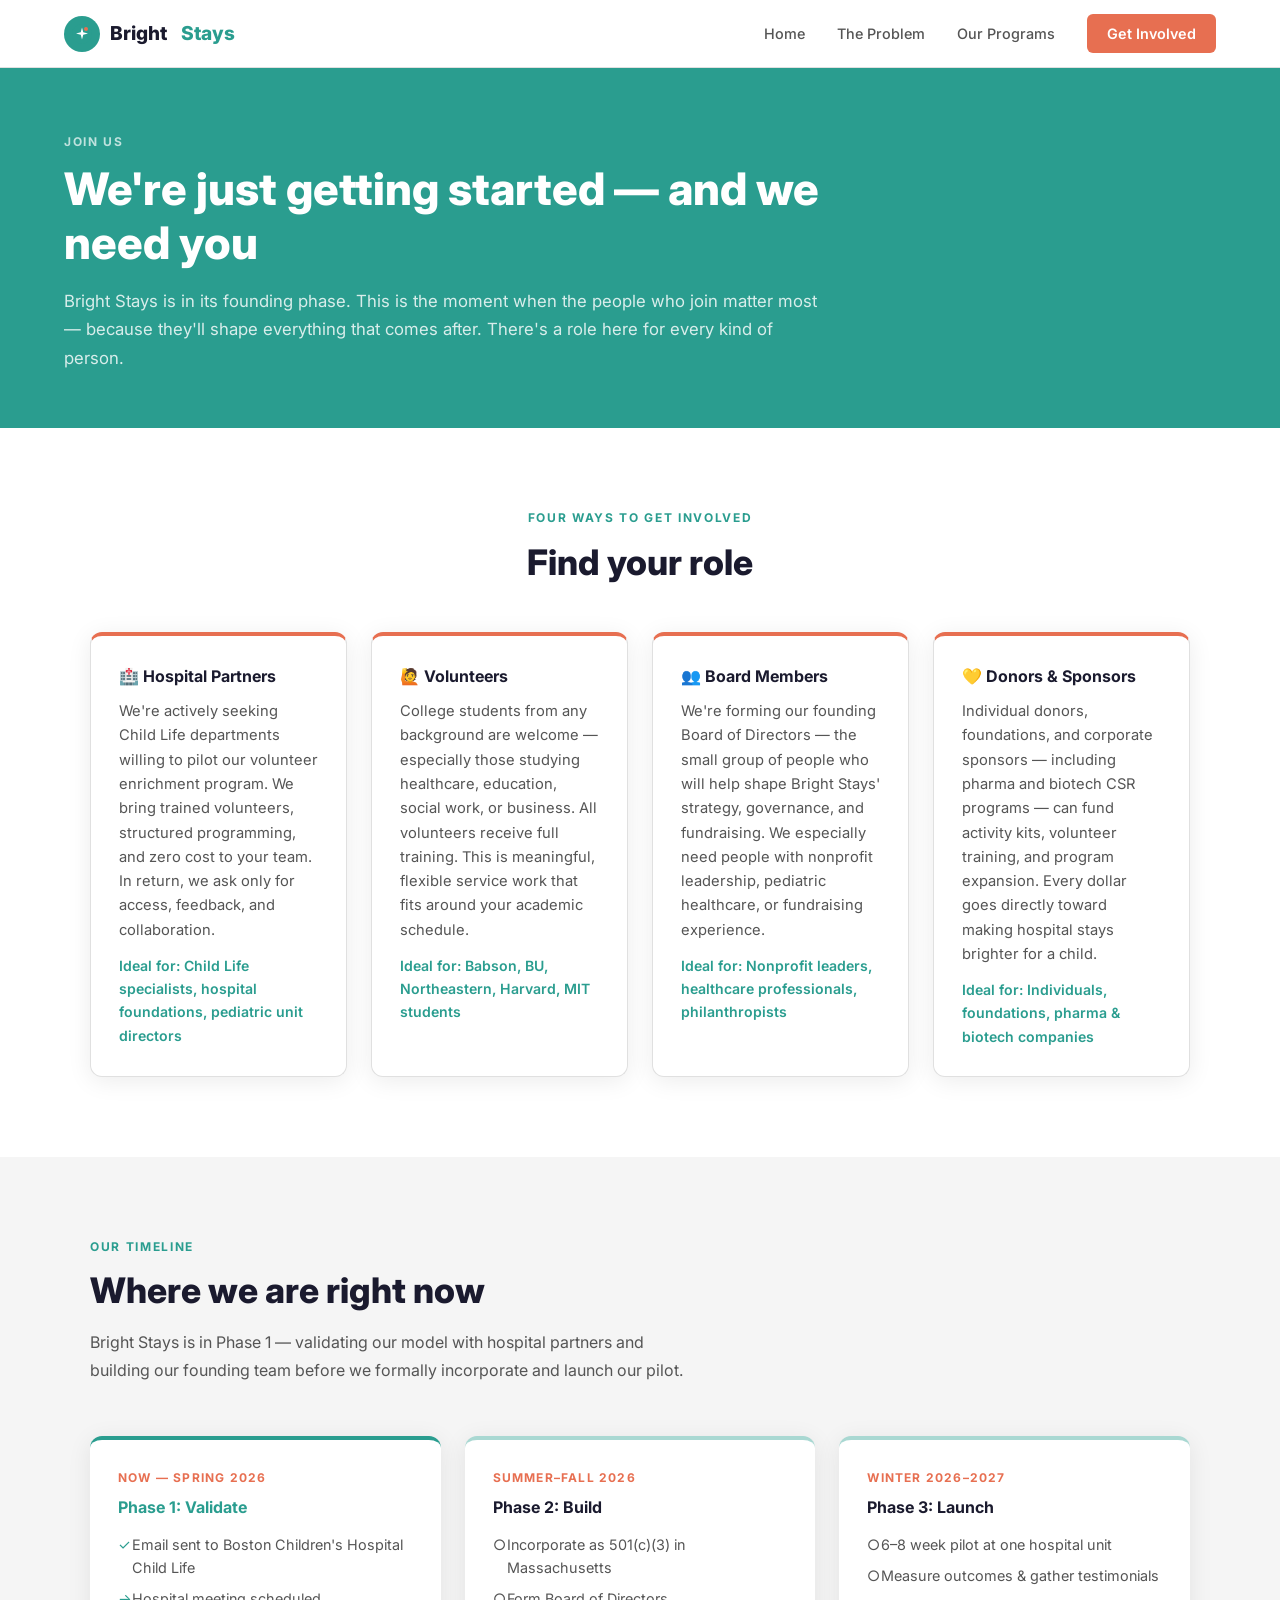
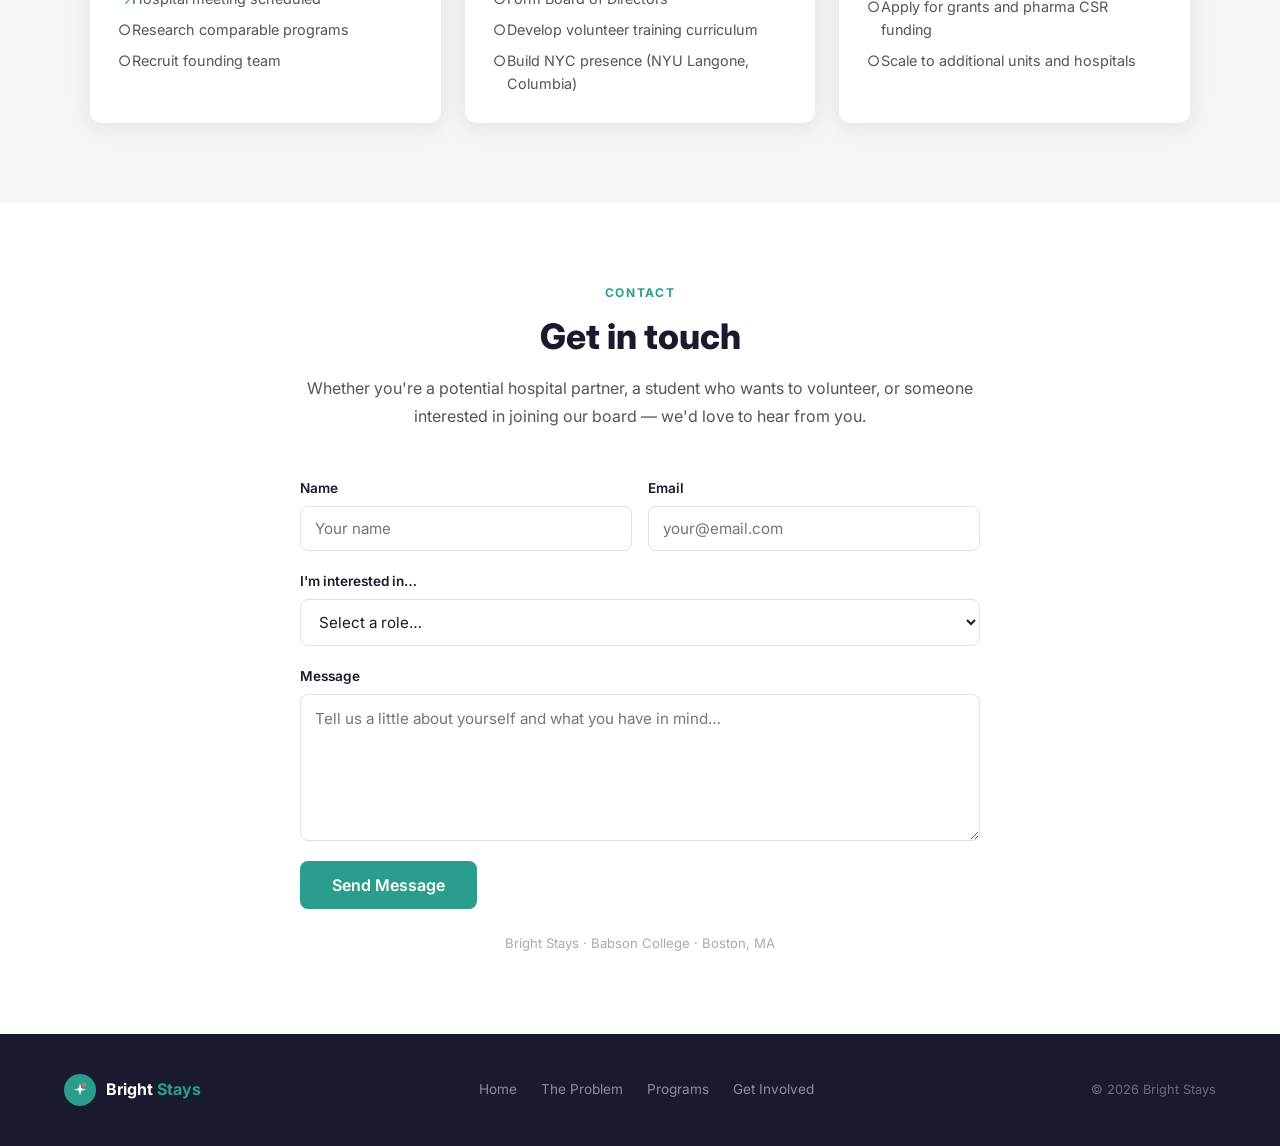
==== involved.html @ eb38162f "Add files via upload" ====
<!DOCTYPE html>
<html lang="en">
<head>
  <meta charset="UTF-8" />
  <meta name="viewport" content="width=device-width, initial-scale=1.0" />
  <title>Get Involved — Bright Stays</title>
  <link rel="stylesheet" href="style.css" />
</head>
<body>

<nav>
  <a href="index.html" class="nav-logo">
    <div class="nav-icon">
      <svg viewBox="0 0 40 40" fill="none" xmlns="http://www.w3.org/2000/svg">
        <circle cx="20" cy="20" r="20" fill="#2A9D8F"/>
        <path d="M20 7L22.5 16.5L32 19L22.5 21.5L20 31L17.5 21.5L8 19L17.5 16.5Z" fill="white"/>
        <circle cx="28" cy="10" r="4" fill="#E76F51"/>
      </svg>
    </div>
    Bright <span class="stays">&nbsp;Stays</span>
  </a>
  <div class="nav-links">
    <a href="index.html">Home</a>
    <a href="problem.html">The Problem</a>
    <a href="programs.html">Our Programs</a>
    <a href="involved.html" class="nav-cta active">Get Involved</a>
  </div>
</nav>

<!-- ── Page Hero ─────────────────────────────────────────────── -->
<div class="page-hero">
  <div class="page-hero-inner">
    <div class="eyebrow">Join Us</div>
    <h1>We're just getting started — and we need you</h1>
    <p>Bright Stays is in its founding phase. This is the moment when the people who join matter most — because they'll shape everything that comes after. There's a role here for every kind of person.</p>
  </div>
</div>

<!-- ── Four ways to get involved ─────────────────────────────── -->
<section style="padding:80px 5%;">
  <div style="max-width:1100px; margin:0 auto;">
    <div class="section-center">
      <div class="section-label">Four Ways to Get Involved</div>
      <h2 class="section-title">Find your role</h2>
    </div>
    <div class="involve-grid">
      <div class="involve-card">
        <h3>🏥 Hospital Partners</h3>
        <p>We're actively seeking Child Life departments willing to pilot our volunteer enrichment program. We bring trained volunteers, structured programming, and zero cost to your team. In return, we ask only for access, feedback, and collaboration.</p>
        <p style="margin-top:12px; font-size:0.88rem; color:var(--teal); font-weight:600;">Ideal for: Child Life specialists, hospital foundations, pediatric unit directors</p>
      </div>
      <div class="involve-card">
        <h3>🙋 Volunteers</h3>
        <p>College students from any background are welcome — especially those studying healthcare, education, social work, or business. All volunteers receive full training. This is meaningful, flexible service work that fits around your academic schedule.</p>
        <p style="margin-top:12px; font-size:0.88rem; color:var(--teal); font-weight:600;">Ideal for: Babson, BU, Northeastern, Harvard, MIT students</p>
      </div>
      <div class="involve-card">
        <h3>👥 Board Members</h3>
        <p>We're forming our founding Board of Directors — the small group of people who will help shape Bright Stays' strategy, governance, and fundraising. We especially need people with nonprofit leadership, pediatric healthcare, or fundraising experience.</p>
        <p style="margin-top:12px; font-size:0.88rem; color:var(--teal); font-weight:600;">Ideal for: Nonprofit leaders, healthcare professionals, philanthropists</p>
      </div>
      <div class="involve-card">
        <h3>💛 Donors & Sponsors</h3>
        <p>Individual donors, foundations, and corporate sponsors — including pharma and biotech CSR programs — can fund activity kits, volunteer training, and program expansion. Every dollar goes directly toward making hospital stays brighter for a child.</p>
        <p style="margin-top:12px; font-size:0.88rem; color:var(--teal); font-weight:600;">Ideal for: Individuals, foundations, pharma & biotech companies</p>
      </div>
    </div>
  </div>
</section>

<!-- ── Where we are now ───────────────────────────────────────── -->
<section style="background:var(--gray-light); padding:80px 5%;">
  <div style="max-width:1100px; margin:0 auto;">
    <div class="section-label">Our Timeline</div>
    <h2 class="section-title">Where we are right now</h2>
    <p style="color:var(--gray); font-size:1rem; line-height:1.75; max-width:600px; margin-bottom:52px;">
      Bright Stays is in Phase 1 — validating our model with hospital partners and building our founding team before we formally incorporate and launch our pilot.
    </p>
    <div style="display:grid; grid-template-columns:repeat(auto-fit, minmax(260px,1fr)); gap:24px;">
      <div style="background:var(--white); border-radius:var(--radius); padding:28px; border-top:4px solid var(--teal); box-shadow:var(--shadow);">
        <div style="font-size:0.75rem; font-weight:700; letter-spacing:0.1em; text-transform:uppercase; color:var(--coral); margin-bottom:8px;">Now — Spring 2026</div>
        <h3 style="font-size:1rem; font-weight:700; color:var(--teal); margin-bottom:12px;">Phase 1: Validate</h3>
        <ul style="list-style:none; display:flex; flex-direction:column; gap:8px;">
          <li style="font-size:0.9rem; color:var(--gray); padding-left:14px; position:relative;">
            <span style="position:absolute;left:0;color:var(--teal);">✓</span> Email sent to Boston Children's Hospital Child Life
          </li>
          <li style="font-size:0.9rem; color:var(--gray); padding-left:14px; position:relative;">
            <span style="position:absolute;left:0;color:var(--teal);">→</span> Hospital meeting scheduled
          </li>
          <li style="font-size:0.9rem; color:var(--gray); padding-left:14px; position:relative;">
            <span style="position:absolute;left:0;color:var(--gray);">○</span> Research comparable programs
          </li>
          <li style="font-size:0.9rem; color:var(--gray); padding-left:14px; position:relative;">
            <span style="position:absolute;left:0;color:var(--gray);">○</span> Recruit founding team
          </li>
        </ul>
      </div>
      <div style="background:var(--white); border-radius:var(--radius); padding:28px; border-top:4px solid rgba(42,157,143,0.4); box-shadow:var(--shadow);">
        <div style="font-size:0.75rem; font-weight:700; letter-spacing:0.1em; text-transform:uppercase; color:var(--coral); margin-bottom:8px;">Summer–Fall 2026</div>
        <h3 style="font-size:1rem; font-weight:700; color:var(--dark); margin-bottom:12px;">Phase 2: Build</h3>
        <ul style="list-style:none; display:flex; flex-direction:column; gap:8px;">
          <li style="font-size:0.9rem; color:var(--gray); padding-left:14px; position:relative;"><span style="position:absolute;left:0;color:var(--gray);">○</span> Incorporate as 501(c)(3) in Massachusetts</li>
          <li style="font-size:0.9rem; color:var(--gray); padding-left:14px; position:relative;"><span style="position:absolute;left:0;color:var(--gray);">○</span> Form Board of Directors</li>
          <li style="font-size:0.9rem; color:var(--gray); padding-left:14px; position:relative;"><span style="position:absolute;left:0;color:var(--gray);">○</span> Develop volunteer training curriculum</li>
          <li style="font-size:0.9rem; color:var(--gray); padding-left:14px; position:relative;"><span style="position:absolute;left:0;color:var(--gray);">○</span> Build NYC presence (NYU Langone, Columbia)</li>
        </ul>
      </div>
      <div style="background:var(--white); border-radius:var(--radius); padding:28px; border-top:4px solid rgba(42,157,143,0.4); box-shadow:var(--shadow);">
        <div style="font-size:0.75rem; font-weight:700; letter-spacing:0.1em; text-transform:uppercase; color:var(--coral); margin-bottom:8px;">Winter 2026–2027</div>
        <h3 style="font-size:1rem; font-weight:700; color:var(--dark); margin-bottom:12px;">Phase 3: Launch</h3>
        <ul style="list-style:none; display:flex; flex-direction:column; gap:8px;">
          <li style="font-size:0.9rem; color:var(--gray); padding-left:14px; position:relative;"><span style="position:absolute;left:0;color:var(--gray);">○</span> 6–8 week pilot at one hospital unit</li>
          <li style="font-size:0.9rem; color:var(--gray); padding-left:14px; position:relative;"><span style="position:absolute;left:0;color:var(--gray);">○</span> Measure outcomes & gather testimonials</li>
          <li style="font-size:0.9rem; color:var(--gray); padding-left:14px; position:relative;"><span style="position:absolute;left:0;color:var(--gray);">○</span> Apply for grants and pharma CSR funding</li>
          <li style="font-size:0.9rem; color:var(--gray); padding-left:14px; position:relative;"><span style="position:absolute;left:0;color:var(--gray);">○</span> Scale to additional units and hospitals</li>
        </ul>
      </div>
    </div>
  </div>
</section>

<!-- ── Contact ────────────────────────────────────────────────── -->
<section style="padding:80px 5%;">
  <div style="max-width:680px; margin:0 auto;">
    <div style="text-align:center; margin-bottom:48px;">
      <div class="section-label">Contact</div>
      <h2 class="section-title">Get in touch</h2>
      <p style="color:var(--gray); font-size:1rem; line-height:1.75;">Whether you're a potential hospital partner, a student who wants to volunteer, or someone interested in joining our board — we'd love to hear from you.</p>
    </div>

    <form name="contact" method="POST" data-netlify="true" netlify-honeypot="bot-field"
      style="display:flex; flex-direction:column; gap:20px;">
      <input type="hidden" name="form-name" value="contact" />
      <p style="display:none;"><input name="bot-field" /></p>

      <div style="display:grid; grid-template-columns:1fr 1fr; gap:16px;">
        <div style="display:flex; flex-direction:column; gap:6px;">
          <label style="font-size:0.85rem; font-weight:600; color:var(--dark);">Name</label>
          <input type="text" name="name" required placeholder="Your name"
            style="padding:12px 14px; border:1.5px solid var(--border); border-radius:8px; font-size:0.95rem; font-family:var(--font); outline:none; transition:border-color 0.2s;"
            onfocus="this.style.borderColor='#2A9D8F'" onblur="this.style.borderColor='#E0E0E0'" />
        </div>
        <div style="display:flex; flex-direction:column; gap:6px;">
          <label style="font-size:0.85rem; font-weight:600; color:var(--dark);">Email</label>
          <input type="email" name="email" required placeholder="your@email.com"
            style="padding:12px 14px; border:1.5px solid var(--border); border-radius:8px; font-size:0.95rem; font-family:var(--font); outline:none; transition:border-color 0.2s;"
            onfocus="this.style.borderColor='#2A9D8F'" onblur="this.style.borderColor='#E0E0E0'" />
        </div>
      </div>

      <div style="display:flex; flex-direction:column; gap:6px;">
        <label style="font-size:0.85rem; font-weight:600; color:var(--dark);">I'm interested in…</label>
        <select name="role" required
          style="padding:12px 14px; border:1.5px solid var(--border); border-radius:8px; font-size:0.95rem; font-family:var(--font); color:var(--dark); background:white; outline:none; transition:border-color 0.2s;"
          onfocus="this.style.borderColor='#2A9D8F'" onblur="this.style.borderColor='#E0E0E0'">
          <option value="" disabled selected>Select a role…</option>
          <option value="hospital-partner">Hospital partnership</option>
          <option value="volunteer">Volunteering</option>
          <option value="board">Joining the board</option>
          <option value="donor">Donating or sponsoring</option>
          <option value="other">Something else</option>
        </select>
      </div>

      <div style="display:flex; flex-direction:column; gap:6px;">
        <label style="font-size:0.85rem; font-weight:600; color:var(--dark);">Message</label>
        <textarea name="message" required rows="5" placeholder="Tell us a little about yourself and what you have in mind…"
          style="padding:12px 14px; border:1.5px solid var(--border); border-radius:8px; font-size:0.95rem; font-family:var(--font); resize:vertical; outline:none; transition:border-color 0.2s; line-height:1.6;"
          onfocus="this.style.borderColor='#2A9D8F'" onblur="this.style.borderColor='#E0E0E0'"></textarea>
      </div>

      <button type="submit"
        style="padding:14px 32px; background:var(--teal); color:white; border:none; border-radius:8px; font-size:1rem; font-weight:600; font-family:var(--font); cursor:pointer; transition:background 0.2s; align-self:flex-start;"
        onmouseover="this.style.background='#1f7a6e'" onmouseout="this.style.background='#2A9D8F'">
        Send Message
      </button>
    </form>

    <p style="margin-top:24px; font-size:0.82rem; color:#AAAAAA; text-align:center;">
      Bright Stays · Babson College · Boston, MA
    </p>
  </div>
</section>

<footer>
  <div class="footer-logo">
    <div class="nav-icon">
      <svg viewBox="0 0 40 40" fill="none" xmlns="http://www.w3.org/2000/svg">
        <circle cx="20" cy="20" r="20" fill="#2A9D8F"/>
        <path d="M20 7L22.5 16.5L32 19L22.5 21.5L20 31L17.5 21.5L8 19L17.5 16.5Z" fill="white"/>
        <circle cx="28" cy="10" r="4" fill="#E76F51"/>
      </svg>
    </div>
    <span>Bright <span class="stays">Stays</span></span>
  </div>
  <div class="footer-links">
    <a href="index.html">Home</a>
    <a href="problem.html">The Problem</a>
    <a href="programs.html">Programs</a>
    <a href="involved.html">Get Involved</a>
  </div>
  <div class="footer-copy">© 2026 Bright Stays</div>
</footer>

</body>
</html>
---- style.css ----
@import url('https://fonts.googleapis.com/css2?family=Inter:wght@400;500;600;700;800&display=swap');

*, *::before, *::after { box-sizing: border-box; margin: 0; padding: 0; }

:root {
  --teal:        #2A9D8F;
  --teal-dark:   #1f7a6e;
  --teal-light:  #E8F7F5;
  --coral:       #E76F51;
  --coral-light: #FEF0EB;
  --dark:        #1A1A2E;
  --gray:        #555555;
  --gray-light:  #F5F5F5;
  --border:      #E0E0E0;
  --white:       #FFFFFF;
  --font:        'Inter', -apple-system, BlinkMacSystemFont, sans-serif;
  --radius:      12px;
  --shadow:      0 4px 24px rgba(0,0,0,0.08);
}

html { scroll-behavior: smooth; }
body { font-family: var(--font); color: var(--dark); background: var(--white); line-height: 1.6; }
img  { display: block; max-width: 100%; }
a    { color: inherit; text-decoration: none; }

/* ── Nav ─────────────────────────────────────────────────────── */
nav {
  position: sticky; top: 0; z-index: 100;
  background: var(--white);
  border-bottom: 1px solid var(--border);
  padding: 0 5%;
  display: flex; align-items: center; justify-content: space-between;
  height: 68px;
}
.nav-logo {
  display: flex; align-items: center; gap: 10px;
  font-weight: 800; font-size: 1.2rem; color: var(--dark);
}
.nav-icon {
  width: 36px; height: 36px; border-radius: 50%;
  background: var(--teal);
  display: flex; align-items: center; justify-content: center;
  flex-shrink: 0;
}
.nav-icon svg { width: 20px; height: 20px; }
.nav-logo span.stays { color: var(--teal); }
.nav-links { display: flex; align-items: center; gap: 32px; }
.nav-links a {
  font-size: 0.9rem; font-weight: 500; color: var(--gray);
  transition: color 0.2s;
}
.nav-links a:hover, .nav-links a.active { color: var(--teal); }
.nav-cta {
  background: var(--coral); color: var(--white) !important;
  padding: 8px 20px; border-radius: 6px; font-weight: 600 !important;
  transition: background 0.2s !important;
}
.nav-cta:hover { background: #c95e3f !important; color: var(--white) !important; }

/* ── Buttons ─────────────────────────────────────────────────── */
.btn {
  display: inline-block; padding: 14px 32px; border-radius: 8px;
  font-weight: 600; font-size: 1rem; cursor: pointer;
  transition: all 0.2s; border: 2px solid transparent;
}
.btn-primary { background: var(--white); color: var(--teal); }
.btn-primary:hover { background: var(--teal-light); }
.btn-outline { background: transparent; color: var(--white); border-color: rgba(255,255,255,0.6); }
.btn-outline:hover { background: rgba(255,255,255,0.1); }
.btn-coral { background: var(--coral); color: var(--white); }
.btn-coral:hover { background: #c95e3f; }
.btn-teal { background: var(--teal); color: var(--white); }
.btn-teal:hover { background: var(--teal-dark); }

/* ── Hero ────────────────────────────────────────────────────── */
.hero {
  background: var(--teal);
  padding: 100px 5% 90px;
  text-align: center;
  position: relative; overflow: hidden;
}
.hero::before {
  content: '';
  position: absolute; top: -60px; right: -60px;
  width: 320px; height: 320px; border-radius: 50%;
  background: rgba(255,255,255,0.05);
}
.hero::after {
  content: '';
  position: absolute; bottom: -80px; left: -80px;
  width: 400px; height: 400px; border-radius: 50%;
  background: rgba(255,255,255,0.04);
}
.hero-eyebrow {
  display: inline-block;
  background: rgba(255,255,255,0.15);
  color: rgba(255,255,255,0.9);
  font-size: 0.8rem; font-weight: 600; letter-spacing: 0.12em;
  text-transform: uppercase; padding: 6px 16px; border-radius: 20px;
  margin-bottom: 24px;
}
.hero h1 {
  font-size: clamp(2.2rem, 5vw, 3.8rem);
  font-weight: 800; color: var(--white); line-height: 1.15;
  max-width: 780px; margin: 0 auto 20px;
}
.hero h1 em { font-style: normal; color: #a8e6e0; }
.hero p {
  font-size: 1.15rem; color: rgba(255,255,255,0.85);
  max-width: 560px; margin: 0 auto 40px; line-height: 1.7;
}
.hero-buttons { display: flex; gap: 14px; justify-content: center; flex-wrap: wrap; }

/* ── Page hero (subpages) ────────────────────────────────────── */
.page-hero {
  background: var(--teal); padding: 64px 5% 56px;
}
.page-hero-inner { max-width: 760px; }
.page-hero .eyebrow {
  font-size: 0.75rem; font-weight: 700; letter-spacing: 0.14em;
  text-transform: uppercase; color: rgba(255,255,255,0.7);
  margin-bottom: 12px;
}
.page-hero h1 {
  font-size: clamp(1.8rem, 4vw, 2.8rem);
  font-weight: 800; color: var(--white); line-height: 1.2;
  margin-bottom: 16px;
}
.page-hero p { font-size: 1.05rem; color: rgba(255,255,255,0.82); line-height: 1.7; }

/* ── Sections ────────────────────────────────────────────────── */
section { padding: 80px 5%; }
.section-label {
  font-size: 0.75rem; font-weight: 700; letter-spacing: 0.14em;
  text-transform: uppercase; color: var(--teal); margin-bottom: 12px;
}
.section-title {
  font-size: clamp(1.6rem, 3vw, 2.2rem); font-weight: 800;
  color: var(--dark); line-height: 1.25; margin-bottom: 16px;
}
.section-subtitle {
  font-size: 1.05rem; color: var(--gray); line-height: 1.7;
  max-width: 600px;
}
.section-center { text-align: center; }
.section-center .section-subtitle { margin: 0 auto; }

/* ── Stats bar ───────────────────────────────────────────────── */
.stats-bar {
  background: var(--dark); padding: 48px 5%;
  display: flex; justify-content: center; gap: 0; flex-wrap: wrap;
}
.stat {
  text-align: center; padding: 16px 48px;
  border-right: 1px solid rgba(255,255,255,0.1);
}
.stat:last-child { border-right: none; }
.stat-num { font-size: 2.4rem; font-weight: 800; color: var(--teal); line-height: 1; }
.stat-label { font-size: 0.85rem; color: rgba(255,255,255,0.6); margin-top: 6px; line-height: 1.4; }

/* ── Mission strip ───────────────────────────────────────────── */
.mission-strip {
  background: var(--teal-light);
  border-left: 5px solid var(--teal);
  padding: 40px 5%;
}
.mission-strip p {
  font-size: clamp(1.1rem, 2.5vw, 1.35rem);
  font-weight: 600; color: var(--dark); line-height: 1.6;
  max-width: 860px; margin: 0 auto; text-align: center;
}
.mission-strip p em { font-style: normal; color: var(--teal); }

/* ── Cards grid ──────────────────────────────────────────────── */
.cards-grid {
  display: grid;
  grid-template-columns: repeat(auto-fit, minmax(240px, 1fr));
  gap: 24px; margin-top: 48px;
}
.card {
  background: var(--white); border: 1px solid var(--border);
  border-top: 4px solid var(--teal); border-radius: var(--radius);
  padding: 28px; box-shadow: var(--shadow);
}
.card-icon {
  font-size: 1.8rem; margin-bottom: 16px;
}
.card h3 { font-size: 1.05rem; font-weight: 700; color: var(--dark); margin-bottom: 10px; }
.card p  { font-size: 0.92rem; color: var(--gray); line-height: 1.65; }

/* ── Problem page ────────────────────────────────────────────── */
.problem-grid {
  display: grid;
  grid-template-columns: 1fr 1fr;
  gap: 60px; align-items: start;
  max-width: 1100px; margin: 0 auto;
}
@media (max-width: 760px) { .problem-grid { grid-template-columns: 1fr; } }

.problem-lead {
  font-size: 1.2rem; font-weight: 600; color: var(--dark);
  line-height: 1.55; margin-bottom: 20px;
}
.problem-body { font-size: 1rem; color: var(--gray); line-height: 1.75; margin-bottom: 16px; }

.toll-list { list-style: none; display: flex; flex-direction: column; gap: 14px; }
.toll-list li {
  display: flex; gap: 14px; align-items: flex-start;
  padding: 16px; background: var(--coral-light);
  border-radius: 8px; border-left: 3px solid var(--coral);
}
.toll-list li .icon { font-size: 1.2rem; flex-shrink: 0; margin-top: 2px; }
.toll-list li .text { font-size: 0.95rem; color: var(--gray); line-height: 1.55; }
.toll-list li .text strong { color: var(--dark); display: block; margin-bottom: 2px; }

.callout {
  background: var(--teal); color: var(--white);
  border-radius: var(--radius); padding: 32px 36px;
  margin-top: 40px;
}
.callout p { font-size: 1.05rem; line-height: 1.65; }
.callout strong { display: block; font-size: 1.15rem; margin-bottom: 8px; }

/* ── Programs page ───────────────────────────────────────────── */
.programs-grid {
  display: grid;
  grid-template-columns: repeat(auto-fit, minmax(280px, 1fr));
  gap: 28px; margin-top: 48px;
}
.program-card {
  background: var(--white); border: 1px solid var(--border);
  border-radius: var(--radius); overflow: hidden;
  box-shadow: var(--shadow); transition: transform 0.2s;
}
.program-card:hover { transform: translateY(-4px); }
.program-card-top {
  background: var(--teal); padding: 28px 28px 24px;
}
.program-card-top .prog-icon { font-size: 2rem; margin-bottom: 10px; }
.program-card-top h3 { font-size: 1.15rem; font-weight: 700; color: var(--white); }
.program-card-body { padding: 24px 28px; }
.program-card-body p { font-size: 0.95rem; color: var(--gray); line-height: 1.7; margin-bottom: 16px; }
.program-details { list-style: none; display: flex; flex-direction: column; gap: 8px; }
.program-details li {
  font-size: 0.88rem; color: var(--gray);
  padding-left: 16px; position: relative; line-height: 1.5;
}
.program-details li::before {
  content: '→'; position: absolute; left: 0; color: var(--teal); font-size: 0.85rem;
}

/* ── How it works ────────────────────────────────────────────── */
.how-strip { background: var(--gray-light); padding: 72px 5%; }
.how-steps {
  display: grid; grid-template-columns: repeat(auto-fit, minmax(200px, 1fr));
  gap: 32px; margin-top: 48px; max-width: 1000px; margin-left: auto; margin-right: auto;
}
.step { text-align: center; }
.step-num {
  width: 52px; height: 52px; border-radius: 50%;
  background: var(--teal); color: var(--white);
  font-size: 1.2rem; font-weight: 800;
  display: flex; align-items: center; justify-content: center;
  margin: 0 auto 16px;
}
.step h4 { font-size: 1rem; font-weight: 700; color: var(--dark); margin-bottom: 8px; }
.step p  { font-size: 0.9rem; color: var(--gray); line-height: 1.6; }

/* ── Get Involved ────────────────────────────────────────────── */
.involve-grid {
  display: grid; grid-template-columns: repeat(auto-fit, minmax(240px, 1fr));
  gap: 24px; margin-top: 48px;
}
.involve-card {
  border: 1px solid var(--border); border-radius: var(--radius);
  border-top: 4px solid var(--coral); padding: 28px;
  background: var(--white); box-shadow: var(--shadow);
}
.involve-card h3 { font-size: 1rem; font-weight: 700; color: var(--dark); margin-bottom: 10px; }
.involve-card p  { font-size: 0.92rem; color: var(--gray); line-height: 1.65; }

.contact-box {
  background: var(--dark); border-radius: var(--radius);
  padding: 56px; text-align: center; margin-top: 64px;
}
.contact-box h2 { font-size: 1.8rem; font-weight: 800; color: var(--white); margin-bottom: 12px; }
.contact-box p  { font-size: 1rem; color: rgba(255,255,255,0.7); margin-bottom: 32px; }
.contact-box a.email {
  font-size: 1.2rem; font-weight: 700; color: var(--teal);
  border-bottom: 2px solid var(--teal); padding-bottom: 2px;
}

/* ── Footer ──────────────────────────────────────────────────── */
footer {
  background: var(--dark); padding: 40px 5%;
  display: flex; justify-content: space-between; align-items: center;
  flex-wrap: wrap; gap: 16px;
}
.footer-logo { display: flex; align-items: center; gap: 10px; }
.footer-logo .nav-icon { width: 32px; height: 32px; }
.footer-logo span { font-weight: 700; color: var(--white); font-size: 1rem; }
.footer-logo span.stays { color: var(--teal); }
.footer-links { display: flex; gap: 24px; }
.footer-links a { font-size: 0.85rem; color: rgba(255,255,255,0.5); transition: color 0.2s; }
.footer-links a:hover { color: var(--white); }
.footer-copy { font-size: 0.8rem; color: rgba(255,255,255,0.35); }
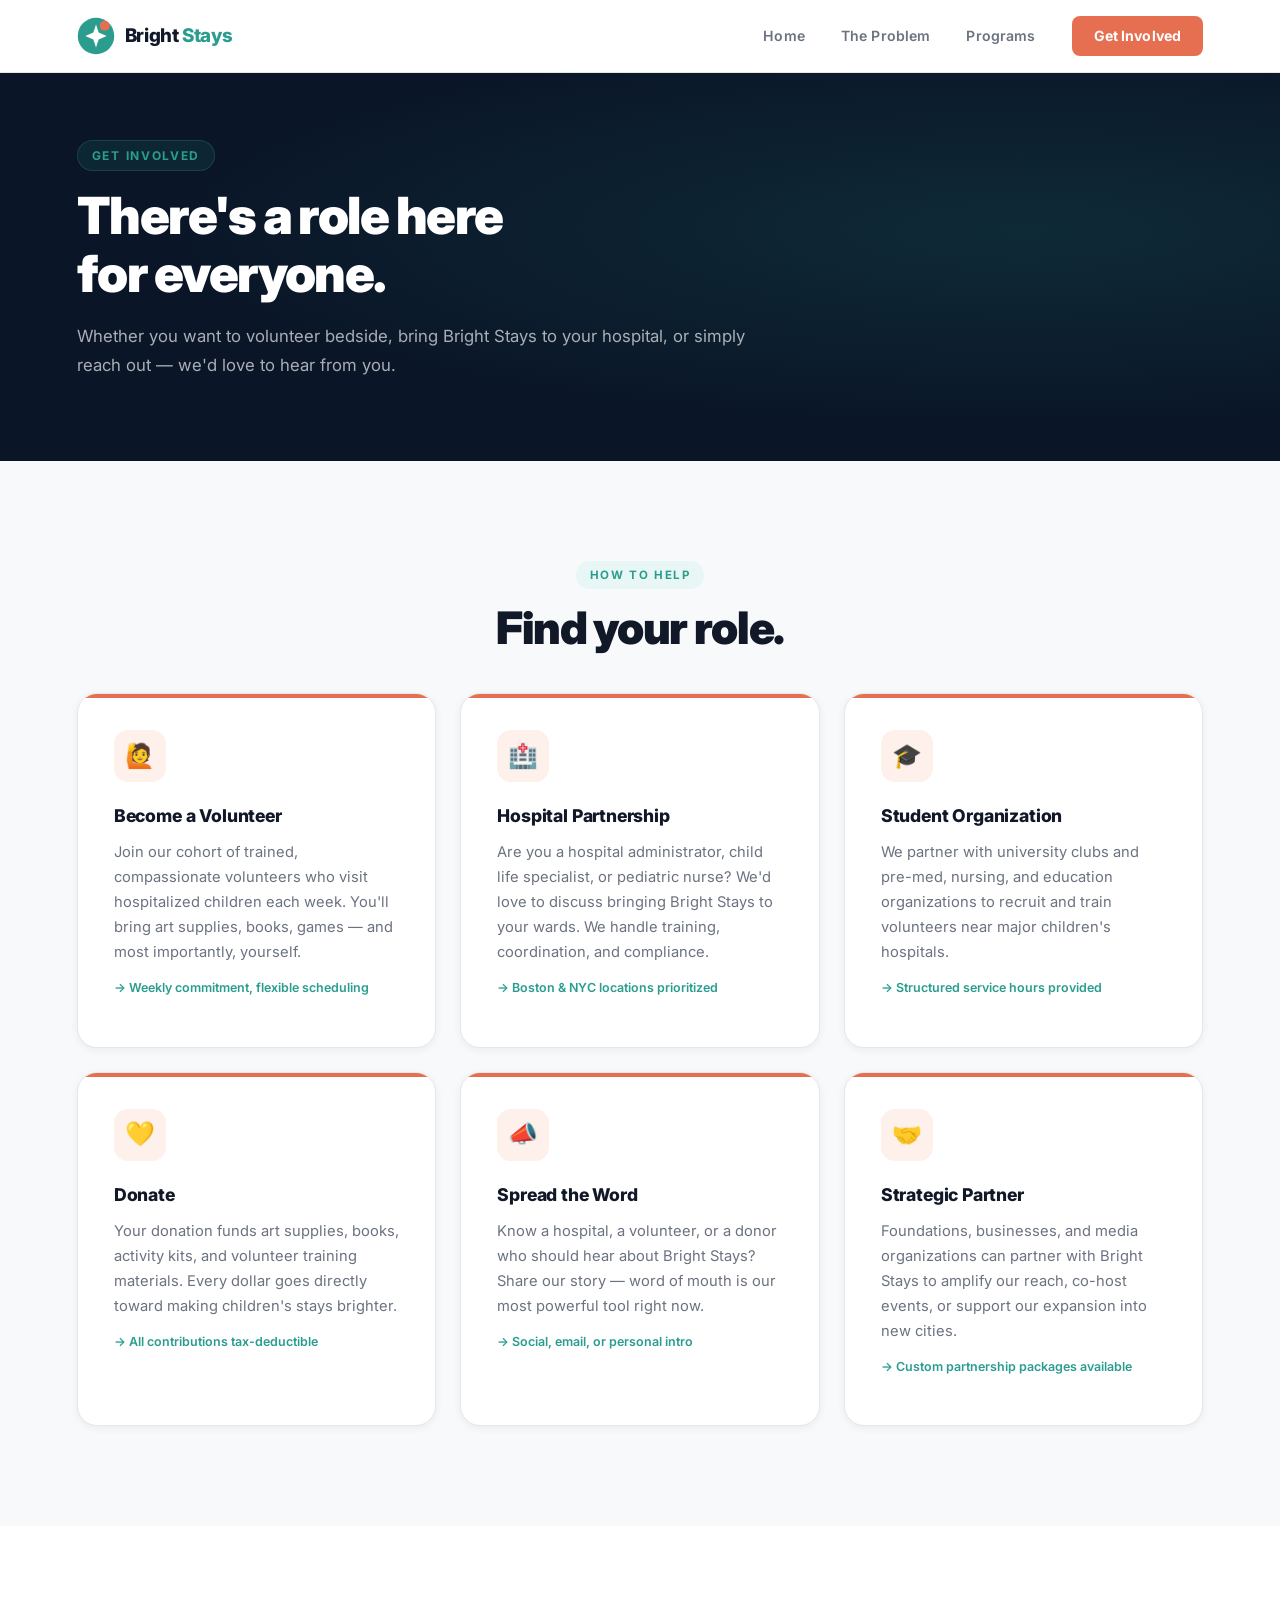
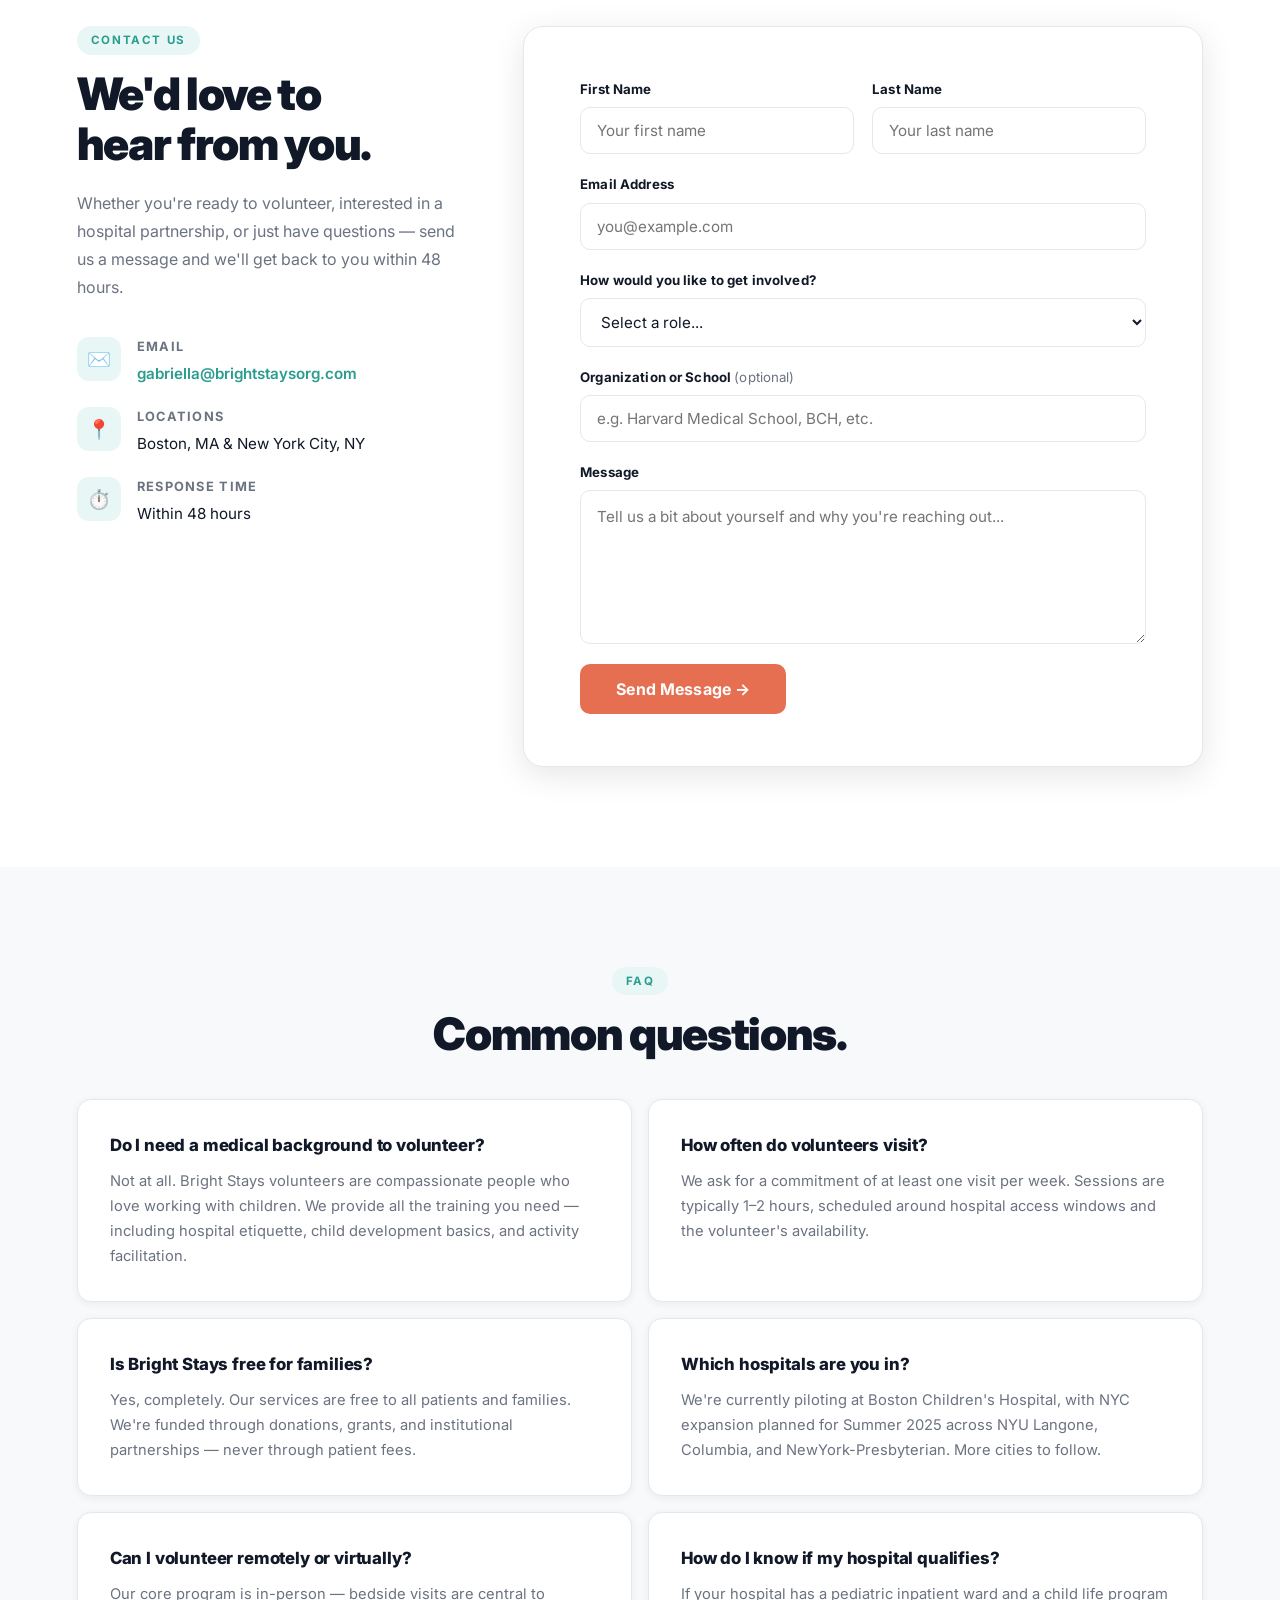
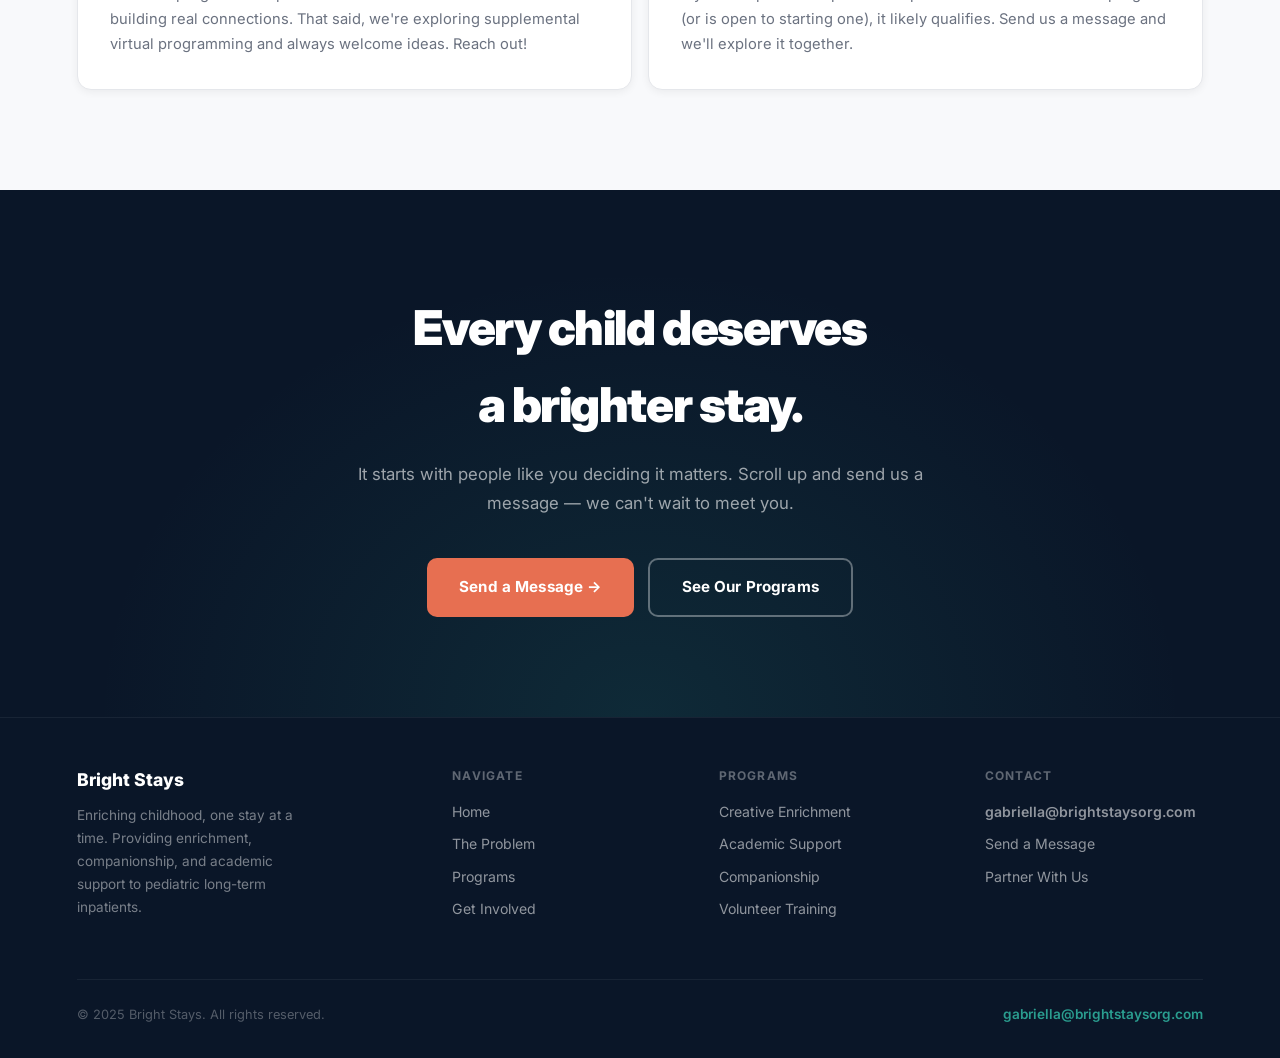
==== commit f6352a82: "Add files via upload" ====
--- a/involved.html
+++ b/involved.html
@@ -1,206 +1,266 @@
 <!DOCTYPE html>
 <html lang="en">
 <head>
-  <meta charset="UTF-8" />
-  <meta name="viewport" content="width=device-width, initial-scale=1.0" />
+  <meta charset="UTF-8"/>
+  <meta name="viewport" content="width=device-width, initial-scale=1.0"/>
   <title>Get Involved — Bright Stays</title>
-  <link rel="stylesheet" href="style.css" />
+  <link rel="stylesheet" href="style.css"/>
 </head>
 <body>
 
-<nav>
+<!-- ── Navigation ──────────────────────────────────────────────── -->
+<nav class="white" id="nav">
   <a href="index.html" class="nav-logo">
-    <div class="nav-icon">
-      <svg viewBox="0 0 40 40" fill="none" xmlns="http://www.w3.org/2000/svg">
-        <circle cx="20" cy="20" r="20" fill="#2A9D8F"/>
-        <path d="M20 7L22.5 16.5L32 19L22.5 21.5L20 31L17.5 21.5L8 19L17.5 16.5Z" fill="white"/>
-        <circle cx="28" cy="10" r="4" fill="#E76F51"/>
-      </svg>
-    </div>
-    Bright <span class="stays">&nbsp;Stays</span>
+    <svg class="logo-mark" viewBox="0 0 100 100" xmlns="http://www.w3.org/2000/svg">
+      <circle cx="50" cy="50" r="48" fill="#2A9D8F"/>
+      <path d="M50,20 L57,41 L78,50 L57,59 L50,80 L43,59 L22,50 L43,41 Z" fill="white"/>
+      <circle cx="73" cy="23" r="13" fill="#E76F51"/>
+    </svg>
+    <span><span class="word-bright">Bright</span> <span class="word-stays">Stays</span></span>
   </a>
   <div class="nav-links">
     <a href="index.html">Home</a>
     <a href="problem.html">The Problem</a>
-    <a href="programs.html">Our Programs</a>
-    <a href="involved.html" class="nav-cta active">Get Involved</a>
+    <a href="programs.html">Programs</a>
+    <a href="involved.html" class="active nav-cta">Get Involved</a>
   </div>
 </nav>
 
-<!-- ── Page Hero ─────────────────────────────────────────────── -->
+<!-- ── Page Hero ─────────────────────────────────────────────────── -->
 <div class="page-hero">
   <div class="page-hero-inner">
-    <div class="eyebrow">Join Us</div>
-    <h1>We're just getting started — and we need you</h1>
-    <p>Bright Stays is in its founding phase. This is the moment when the people who join matter most — because they'll shape everything that comes after. There's a role here for every kind of person.</p>
+    <span class="page-eyebrow">Get Involved</span>
+    <h1>There's a role here<br/>for everyone.</h1>
+    <p>Whether you want to volunteer bedside, bring Bright Stays to your hospital, or simply reach out — we'd love to hear from you.</p>
   </div>
 </div>
 
-<!-- ── Four ways to get involved ─────────────────────────────── -->
-<section style="padding:80px 5%;">
-  <div style="max-width:1100px; margin:0 auto;">
-    <div class="section-center">
-      <div class="section-label">Four Ways to Get Involved</div>
-      <h2 class="section-title">Find your role</h2>
-    </div>
-    <div class="involve-grid">
-      <div class="involve-card">
-        <h3>🏥 Hospital Partners</h3>
-        <p>We're actively seeking Child Life departments willing to pilot our volunteer enrichment program. We bring trained volunteers, structured programming, and zero cost to your team. In return, we ask only for access, feedback, and collaboration.</p>
-        <p style="margin-top:12px; font-size:0.88rem; color:var(--teal); font-weight:600;">Ideal for: Child Life specialists, hospital foundations, pediatric unit directors</p>
-      </div>
-      <div class="involve-card">
-        <h3>🙋 Volunteers</h3>
-        <p>College students from any background are welcome — especially those studying healthcare, education, social work, or business. All volunteers receive full training. This is meaningful, flexible service work that fits around your academic schedule.</p>
-        <p style="margin-top:12px; font-size:0.88rem; color:var(--teal); font-weight:600;">Ideal for: Babson, BU, Northeastern, Harvard, MIT students</p>
-      </div>
-      <div class="involve-card">
-        <h3>👥 Board Members</h3>
-        <p>We're forming our founding Board of Directors — the small group of people who will help shape Bright Stays' strategy, governance, and fundraising. We especially need people with nonprofit leadership, pediatric healthcare, or fundraising experience.</p>
-        <p style="margin-top:12px; font-size:0.88rem; color:var(--teal); font-weight:600;">Ideal for: Nonprofit leaders, healthcare professionals, philanthropists</p>
-      </div>
-      <div class="involve-card">
-        <h3>💛 Donors & Sponsors</h3>
-        <p>Individual donors, foundations, and corporate sponsors — including pharma and biotech CSR programs — can fund activity kits, volunteer training, and program expansion. Every dollar goes directly toward making hospital stays brighter for a child.</p>
-        <p style="margin-top:12px; font-size:0.88rem; color:var(--teal); font-weight:600;">Ideal for: Individuals, foundations, pharma & biotech companies</p>
+<!-- ── Ways to get involved ──────────────────────────────────────── -->
+<section class="section" style="background: var(--gray-light);">
+  <div class="section-inner">
+    <div class="text-center mb-40">
+      <span class="label">How to Help</span>
+      <h2 class="section-title reveal">Find your role.</h2>
+    </div>
+    <div class="cards-grid-3">
+      <div class="involve-card reveal">
+        <div class="involve-icon">🙋</div>
+        <h3>Become a Volunteer</h3>
+        <p>Join our cohort of trained, compassionate volunteers who visit hospitalized children each week. You'll bring art supplies, books, games — and most importantly, yourself.</p>
+        <p class="tag">→ Weekly commitment, flexible scheduling</p>
+      </div>
+      <div class="involve-card reveal reveal-delay-1">
+        <div class="involve-icon">🏥</div>
+        <h3>Hospital Partnership</h3>
+        <p>Are you a hospital administrator, child life specialist, or pediatric nurse? We'd love to discuss bringing Bright Stays to your wards. We handle training, coordination, and compliance.</p>
+        <p class="tag">→ Boston &amp; NYC locations prioritized</p>
+      </div>
+      <div class="involve-card reveal reveal-delay-2">
+        <div class="involve-icon">🎓</div>
+        <h3>Student Organization</h3>
+        <p>We partner with university clubs and pre-med, nursing, and education organizations to recruit and train volunteers near major children's hospitals.</p>
+        <p class="tag">→ Structured service hours provided</p>
+      </div>
+      <div class="involve-card reveal reveal-delay-1">
+        <div class="involve-icon">💛</div>
+        <h3>Donate</h3>
+        <p>Your donation funds art supplies, books, activity kits, and volunteer training materials. Every dollar goes directly toward making children's stays brighter.</p>
+        <p class="tag">→ All contributions tax-deductible</p>
+      </div>
+      <div class="involve-card reveal reveal-delay-2">
+        <div class="involve-icon">📣</div>
+        <h3>Spread the Word</h3>
+        <p>Know a hospital, a volunteer, or a donor who should hear about Bright Stays? Share our story — word of mouth is our most powerful tool right now.</p>
+        <p class="tag">→ Social, email, or personal intro</p>
+      </div>
+      <div class="involve-card reveal reveal-delay-3">
+        <div class="involve-icon">🤝</div>
+        <h3>Strategic Partner</h3>
+        <p>Foundations, businesses, and media organizations can partner with Bright Stays to amplify our reach, co-host events, or support our expansion into new cities.</p>
+        <p class="tag">→ Custom partnership packages available</p>
       </div>
     </div>
   </div>
 </section>
 
-<!-- ── Where we are now ───────────────────────────────────────── -->
-<section style="background:var(--gray-light); padding:80px 5%;">
-  <div style="max-width:1100px; margin:0 auto;">
-    <div class="section-label">Our Timeline</div>
-    <h2 class="section-title">Where we are right now</h2>
-    <p style="color:var(--gray); font-size:1rem; line-height:1.75; max-width:600px; margin-bottom:52px;">
-      Bright Stays is in Phase 1 — validating our model with hospital partners and building our founding team before we formally incorporate and launch our pilot.
-    </p>
-    <div style="display:grid; grid-template-columns:repeat(auto-fit, minmax(260px,1fr)); gap:24px;">
-      <div style="background:var(--white); border-radius:var(--radius); padding:28px; border-top:4px solid var(--teal); box-shadow:var(--shadow);">
-        <div style="font-size:0.75rem; font-weight:700; letter-spacing:0.1em; text-transform:uppercase; color:var(--coral); margin-bottom:8px;">Now — Spring 2026</div>
-        <h3 style="font-size:1rem; font-weight:700; color:var(--teal); margin-bottom:12px;">Phase 1: Validate</h3>
-        <ul style="list-style:none; display:flex; flex-direction:column; gap:8px;">
-          <li style="font-size:0.9rem; color:var(--gray); padding-left:14px; position:relative;">
-            <span style="position:absolute;left:0;color:var(--teal);">✓</span> Email sent to Boston Children's Hospital Child Life
-          </li>
-          <li style="font-size:0.9rem; color:var(--gray); padding-left:14px; position:relative;">
-            <span style="position:absolute;left:0;color:var(--teal);">→</span> Hospital meeting scheduled
-          </li>
-          <li style="font-size:0.9rem; color:var(--gray); padding-left:14px; position:relative;">
-            <span style="position:absolute;left:0;color:var(--gray);">○</span> Research comparable programs
-          </li>
-          <li style="font-size:0.9rem; color:var(--gray); padding-left:14px; position:relative;">
-            <span style="position:absolute;left:0;color:var(--gray);">○</span> Recruit founding team
-          </li>
-        </ul>
-      </div>
-      <div style="background:var(--white); border-radius:var(--radius); padding:28px; border-top:4px solid rgba(42,157,143,0.4); box-shadow:var(--shadow);">
-        <div style="font-size:0.75rem; font-weight:700; letter-spacing:0.1em; text-transform:uppercase; color:var(--coral); margin-bottom:8px;">Summer–Fall 2026</div>
-        <h3 style="font-size:1rem; font-weight:700; color:var(--dark); margin-bottom:12px;">Phase 2: Build</h3>
-        <ul style="list-style:none; display:flex; flex-direction:column; gap:8px;">
-          <li style="font-size:0.9rem; color:var(--gray); padding-left:14px; position:relative;"><span style="position:absolute;left:0;color:var(--gray);">○</span> Incorporate as 501(c)(3) in Massachusetts</li>
-          <li style="font-size:0.9rem; color:var(--gray); padding-left:14px; position:relative;"><span style="position:absolute;left:0;color:var(--gray);">○</span> Form Board of Directors</li>
-          <li style="font-size:0.9rem; color:var(--gray); padding-left:14px; position:relative;"><span style="position:absolute;left:0;color:var(--gray);">○</span> Develop volunteer training curriculum</li>
-          <li style="font-size:0.9rem; color:var(--gray); padding-left:14px; position:relative;"><span style="position:absolute;left:0;color:var(--gray);">○</span> Build NYC presence (NYU Langone, Columbia)</li>
-        </ul>
-      </div>
-      <div style="background:var(--white); border-radius:var(--radius); padding:28px; border-top:4px solid rgba(42,157,143,0.4); box-shadow:var(--shadow);">
-        <div style="font-size:0.75rem; font-weight:700; letter-spacing:0.1em; text-transform:uppercase; color:var(--coral); margin-bottom:8px;">Winter 2026–2027</div>
-        <h3 style="font-size:1rem; font-weight:700; color:var(--dark); margin-bottom:12px;">Phase 3: Launch</h3>
-        <ul style="list-style:none; display:flex; flex-direction:column; gap:8px;">
-          <li style="font-size:0.9rem; color:var(--gray); padding-left:14px; position:relative;"><span style="position:absolute;left:0;color:var(--gray);">○</span> 6–8 week pilot at one hospital unit</li>
-          <li style="font-size:0.9rem; color:var(--gray); padding-left:14px; position:relative;"><span style="position:absolute;left:0;color:var(--gray);">○</span> Measure outcomes & gather testimonials</li>
-          <li style="font-size:0.9rem; color:var(--gray); padding-left:14px; position:relative;"><span style="position:absolute;left:0;color:var(--gray);">○</span> Apply for grants and pharma CSR funding</li>
-          <li style="font-size:0.9rem; color:var(--gray); padding-left:14px; position:relative;"><span style="position:absolute;left:0;color:var(--gray);">○</span> Scale to additional units and hospitals</li>
-        </ul>
+<!-- ── Contact form + info ────────────────────────────────────────── -->
+<section class="section">
+  <div class="section-inner">
+    <div class="split" style="gap: 64px; align-items: flex-start;">
+
+      <!-- Left: Info -->
+      <div>
+        <span class="label">Contact Us</span>
+        <h2 class="section-title reveal" style="margin-bottom: 20px;">We'd love to<br/>hear from you.</h2>
+        <p style="color: var(--gray); line-height: 1.75; margin-bottom: 36px;" class="reveal">Whether you're ready to volunteer, interested in a hospital partnership, or just have questions — send us a message and we'll get back to you within 48 hours.</p>
+
+        <div style="display: flex; flex-direction: column; gap: 20px;" class="reveal">
+          <div style="display: flex; gap: 16px; align-items: flex-start;">
+            <div style="width: 44px; height: 44px; border-radius: 12px; background: var(--teal-light); display: flex; align-items: center; justify-content: center; font-size: 1.2rem; flex-shrink: 0;">✉️</div>
+            <div>
+              <div style="font-size: 0.8rem; font-weight: 700; text-transform: uppercase; letter-spacing: 0.1em; color: var(--gray); margin-bottom: 4px;">Email</div>
+              <a href="mailto:gabriella@brightstaysorg.com" style="color: var(--teal); font-weight: 600; font-size: 0.95rem;">gabriella@brightstaysorg.com</a>
+            </div>
+          </div>
+          <div style="display: flex; gap: 16px; align-items: flex-start;">
+            <div style="width: 44px; height: 44px; border-radius: 12px; background: var(--teal-light); display: flex; align-items: center; justify-content: center; font-size: 1.2rem; flex-shrink: 0;">📍</div>
+            <div>
+              <div style="font-size: 0.8rem; font-weight: 700; text-transform: uppercase; letter-spacing: 0.1em; color: var(--gray); margin-bottom: 4px;">Locations</div>
+              <span style="color: var(--dark); font-size: 0.95rem;">Boston, MA &amp; New York City, NY</span>
+            </div>
+          </div>
+          <div style="display: flex; gap: 16px; align-items: flex-start;">
+            <div style="width: 44px; height: 44px; border-radius: 12px; background: var(--teal-light); display: flex; align-items: center; justify-content: center; font-size: 1.2rem; flex-shrink: 0;">⏱️</div>
+            <div>
+              <div style="font-size: 0.8rem; font-weight: 700; text-transform: uppercase; letter-spacing: 0.1em; color: var(--gray); margin-bottom: 4px;">Response Time</div>
+              <span style="color: var(--dark); font-size: 0.95rem;">Within 48 hours</span>
+            </div>
+          </div>
+        </div>
+      </div>
+
+      <!-- Right: Form -->
+      <div class="form-wrap reveal">
+        <form name="contact" method="POST" data-netlify="true" netlify-honeypot="bot-field">
+          <input type="hidden" name="form-name" value="contact"/>
+          <p style="display: none;">
+            <label>Don't fill this out: <input name="bot-field"/></label>
+          </p>
+
+          <div class="form-row">
+            <div class="form-group">
+              <label for="first-name">First Name</label>
+              <input type="text" id="first-name" name="first-name" placeholder="Your first name" required/>
+            </div>
+            <div class="form-group">
+              <label for="last-name">Last Name</label>
+              <input type="text" id="last-name" name="last-name" placeholder="Your last name" required/>
+            </div>
+          </div>
+
+          <div class="form-group">
+            <label for="email">Email Address</label>
+            <input type="email" id="email" name="email" placeholder="you@example.com" required/>
+          </div>
+
+          <div class="form-group">
+            <label for="role">How would you like to get involved?</label>
+            <select id="role" name="role">
+              <option value="" disabled selected>Select a role...</option>
+              <option value="volunteer">Volunteer</option>
+              <option value="hospital">Hospital / Healthcare Partner</option>
+              <option value="student-org">Student Organization</option>
+              <option value="donor">Donor / Supporter</option>
+              <option value="strategic">Strategic Partner</option>
+              <option value="media">Media / Press</option>
+              <option value="other">Other / General Inquiry</option>
+            </select>
+          </div>
+
+          <div class="form-group">
+            <label for="organization">Organization or School <span style="font-weight: 400; color: var(--gray);">(optional)</span></label>
+            <input type="text" id="organization" name="organization" placeholder="e.g. Harvard Medical School, BCH, etc."/>
+          </div>
+
+          <div class="form-group">
+            <label for="message">Message</label>
+            <textarea id="message" name="message" rows="5" placeholder="Tell us a bit about yourself and why you're reaching out..." required></textarea>
+          </div>
+
+          <button type="submit" class="form-submit">Send Message →</button>
+        </form>
       </div>
     </div>
   </div>
 </section>
 
-<!-- ── Contact ────────────────────────────────────────────────── -->
-<section style="padding:80px 5%;">
-  <div style="max-width:680px; margin:0 auto;">
-    <div style="text-align:center; margin-bottom:48px;">
-      <div class="section-label">Contact</div>
-      <h2 class="section-title">Get in touch</h2>
-      <p style="color:var(--gray); font-size:1rem; line-height:1.75;">Whether you're a potential hospital partner, a student who wants to volunteer, or someone interested in joining our board — we'd love to hear from you.</p>
-    </div>
-
-    <form name="contact" method="POST" data-netlify="true" netlify-honeypot="bot-field"
-      style="display:flex; flex-direction:column; gap:20px;">
-      <input type="hidden" name="form-name" value="contact" />
-      <p style="display:none;"><input name="bot-field" /></p>
-
-      <div style="display:grid; grid-template-columns:1fr 1fr; gap:16px;">
-        <div style="display:flex; flex-direction:column; gap:6px;">
-          <label style="font-size:0.85rem; font-weight:600; color:var(--dark);">Name</label>
-          <input type="text" name="name" required placeholder="Your name"
-            style="padding:12px 14px; border:1.5px solid var(--border); border-radius:8px; font-size:0.95rem; font-family:var(--font); outline:none; transition:border-color 0.2s;"
-            onfocus="this.style.borderColor='#2A9D8F'" onblur="this.style.borderColor='#E0E0E0'" />
-        </div>
-        <div style="display:flex; flex-direction:column; gap:6px;">
-          <label style="font-size:0.85rem; font-weight:600; color:var(--dark);">Email</label>
-          <input type="email" name="email" required placeholder="your@email.com"
-            style="padding:12px 14px; border:1.5px solid var(--border); border-radius:8px; font-size:0.95rem; font-family:var(--font); outline:none; transition:border-color 0.2s;"
-            onfocus="this.style.borderColor='#2A9D8F'" onblur="this.style.borderColor='#E0E0E0'" />
-        </div>
-      </div>
-
-      <div style="display:flex; flex-direction:column; gap:6px;">
-        <label style="font-size:0.85rem; font-weight:600; color:var(--dark);">I'm interested in…</label>
-        <select name="role" required
-          style="padding:12px 14px; border:1.5px solid var(--border); border-radius:8px; font-size:0.95rem; font-family:var(--font); color:var(--dark); background:white; outline:none; transition:border-color 0.2s;"
-          onfocus="this.style.borderColor='#2A9D8F'" onblur="this.style.borderColor='#E0E0E0'">
-          <option value="" disabled selected>Select a role…</option>
-          <option value="hospital-partner">Hospital partnership</option>
-          <option value="volunteer">Volunteering</option>
-          <option value="board">Joining the board</option>
-          <option value="donor">Donating or sponsoring</option>
-          <option value="other">Something else</option>
-        </select>
-      </div>
-
-      <div style="display:flex; flex-direction:column; gap:6px;">
-        <label style="font-size:0.85rem; font-weight:600; color:var(--dark);">Message</label>
-        <textarea name="message" required rows="5" placeholder="Tell us a little about yourself and what you have in mind…"
-          style="padding:12px 14px; border:1.5px solid var(--border); border-radius:8px; font-size:0.95rem; font-family:var(--font); resize:vertical; outline:none; transition:border-color 0.2s; line-height:1.6;"
-          onfocus="this.style.borderColor='#2A9D8F'" onblur="this.style.borderColor='#E0E0E0'"></textarea>
-      </div>
-
-      <button type="submit"
-        style="padding:14px 32px; background:var(--teal); color:white; border:none; border-radius:8px; font-size:1rem; font-weight:600; font-family:var(--font); cursor:pointer; transition:background 0.2s; align-self:flex-start;"
-        onmouseover="this.style.background='#1f7a6e'" onmouseout="this.style.background='#2A9D8F'">
-        Send Message
-      </button>
-    </form>
-
-    <p style="margin-top:24px; font-size:0.82rem; color:#AAAAAA; text-align:center;">
-      Bright Stays · Babson College · Boston, MA
-    </p>
+<!-- ── FAQ ────────────────────────────────────────────────────────── -->
+<section class="section" style="background: var(--gray-light);">
+  <div class="section-inner">
+    <div class="text-center mb-40">
+      <span class="label">FAQ</span>
+      <h2 class="section-title reveal">Common questions.</h2>
+    </div>
+    <div class="cards-grid-2" style="gap: 16px;">
+      <div class="card reveal">
+        <h3>Do I need a medical background to volunteer?</h3>
+        <p>Not at all. Bright Stays volunteers are compassionate people who love working with children. We provide all the training you need — including hospital etiquette, child development basics, and activity facilitation.</p>
+      </div>
+      <div class="card reveal reveal-delay-1">
+        <h3>How often do volunteers visit?</h3>
+        <p>We ask for a commitment of at least one visit per week. Sessions are typically 1–2 hours, scheduled around hospital access windows and the volunteer's availability.</p>
+      </div>
+      <div class="card reveal reveal-delay-2">
+        <h3>Is Bright Stays free for families?</h3>
+        <p>Yes, completely. Our services are free to all patients and families. We're funded through donations, grants, and institutional partnerships — never through patient fees.</p>
+      </div>
+      <div class="card reveal reveal-delay-3">
+        <h3>Which hospitals are you in?</h3>
+        <p>We're currently piloting at Boston Children's Hospital, with NYC expansion planned for Summer 2025 across NYU Langone, Columbia, and NewYork-Presbyterian. More cities to follow.</p>
+      </div>
+      <div class="card reveal">
+        <h3>Can I volunteer remotely or virtually?</h3>
+        <p>Our core program is in-person — bedside visits are central to building real connections. That said, we're exploring supplemental virtual programming and always welcome ideas. Reach out!</p>
+      </div>
+      <div class="card reveal reveal-delay-1">
+        <h3>How do I know if my hospital qualifies?</h3>
+        <p>If your hospital has a pediatric inpatient ward and a child life program (or is open to starting one), it likely qualifies. Send us a message and we'll explore it together.</p>
+      </div>
+    </div>
   </div>
 </section>
 
+<!-- ── CTA ────────────────────────────────────────────────────────── -->
+<div class="cta-section">
+  <div class="cta-inner">
+    <h2>Every child deserves<br/>a brighter stay.</h2>
+    <p>It starts with people like you deciding it matters. Scroll up and send us a message — we can't wait to meet you.</p>
+    <div class="flex flex-wrap gap-14" style="justify-content: center;">
+      <a href="#" onclick="document.querySelector('.form-wrap').scrollIntoView({behavior:'smooth'}); return false;" class="btn btn-coral">Send a Message →</a>
+      <a href="programs.html" class="btn btn-ghost">See Our Programs</a>
+    </div>
+  </div>
+</div>
+
+<!-- ── Footer ───────────────────────────────────────────────────── -->
 <footer>
-  <div class="footer-logo">
-    <div class="nav-icon">
-      <svg viewBox="0 0 40 40" fill="none" xmlns="http://www.w3.org/2000/svg">
-        <circle cx="20" cy="20" r="20" fill="#2A9D8F"/>
-        <path d="M20 7L22.5 16.5L32 19L22.5 21.5L20 31L17.5 21.5L8 19L17.5 16.5Z" fill="white"/>
-        <circle cx="28" cy="10" r="4" fill="#E76F51"/>
-      </svg>
-    </div>
-    <span>Bright <span class="stays">Stays</span></span>
-  </div>
-  <div class="footer-links">
-    <a href="index.html">Home</a>
-    <a href="problem.html">The Problem</a>
-    <a href="programs.html">Programs</a>
-    <a href="involved.html">Get Involved</a>
-  </div>
-  <div class="footer-copy">© 2026 Bright Stays</div>
+  <div class="footer-top">
+    <div class="footer-brand">
+      <h3>Bright Stays</h3>
+      <p>Enriching childhood, one stay at a time. Providing enrichment, companionship, and academic support to pediatric long-term inpatients.</p>
+    </div>
+    <div class="footer-col">
+      <h4>Navigate</h4>
+      <a href="index.html">Home</a>
+      <a href="problem.html">The Problem</a>
+      <a href="programs.html">Programs</a>
+      <a href="involved.html">Get Involved</a>
+    </div>
+    <div class="footer-col">
+      <h4>Programs</h4>
+      <a href="programs.html">Creative Enrichment</a>
+      <a href="programs.html">Academic Support</a>
+      <a href="programs.html">Companionship</a>
+      <a href="programs.html">Volunteer Training</a>
+    </div>
+    <div class="footer-col">
+      <h4>Contact</h4>
+      <a href="mailto:gabriella@brightstaysorg.com" class="footer-email">gabriella@brightstaysorg.com</a>
+      <a href="involved.html">Send a Message</a>
+      <a href="involved.html">Partner With Us</a>
+    </div>
+  </div>
+  <div class="footer-bottom">
+    <span class="footer-copy">© 2025 Bright Stays. All rights reserved.</span>
+    <a href="mailto:gabriella@brightstaysorg.com" class="footer-email">gabriella@brightstaysorg.com</a>
+  </div>
 </footer>
 
+<script>
+  const observer = new IntersectionObserver((entries) => {
+    entries.forEach(e => { if (e.isIntersecting) e.target.classList.add('visible'); });
+  }, { threshold: 0.12 });
+  document.querySelectorAll('.reveal').forEach(el => observer.observe(el));
+</script>
 </body>
 </html>
--- a/style.css
+++ b/style.css
@@ -1,306 +1,535 @@
-@import url('https://fonts.googleapis.com/css2?family=Inter:wght@400;500;600;700;800&display=swap');
+@import url('https://fonts.googleapis.com/css2?family=Inter:wght@400;500;600;700;800;900&display=swap');
 
 *, *::before, *::after { box-sizing: border-box; margin: 0; padding: 0; }
 
 :root {
+  --navy:        #0A1628;
+  --navy-mid:    #132035;
   --teal:        #2A9D8F;
   --teal-dark:   #1f7a6e;
   --teal-light:  #E8F7F5;
   --coral:       #E76F51;
+  --coral-dark:  #c95e3f;
   --coral-light: #FEF0EB;
-  --dark:        #1A1A2E;
-  --gray:        #555555;
-  --gray-light:  #F5F5F5;
-  --border:      #E0E0E0;
+  --dark:        #111827;
+  --gray:        #6B7280;
+  --gray-light:  #F8F9FB;
+  --border:      #E5E7EB;
   --white:       #FFFFFF;
-  --font:        'Inter', -apple-system, BlinkMacSystemFont, sans-serif;
-  --radius:      12px;
-  --shadow:      0 4px 24px rgba(0,0,0,0.08);
-}
-
-html { scroll-behavior: smooth; }
-body { font-family: var(--font); color: var(--dark); background: var(--white); line-height: 1.6; }
+  --font:        'Inter', -apple-system, sans-serif;
+  --radius:      14px;
+  --radius-lg:   20px;
+  --shadow-sm:   0 2px 8px rgba(0,0,0,0.06);
+  --shadow:      0 8px 32px rgba(0,0,0,0.10);
+  --shadow-lg:   0 20px 60px rgba(0,0,0,0.15);
+}
+
+html { scroll-behavior: smooth; font-size: 16px; }
+body { font-family: var(--font); color: var(--dark); background: var(--white); line-height: 1.6; -webkit-font-smoothing: antialiased; }
 img  { display: block; max-width: 100%; }
 a    { color: inherit; text-decoration: none; }
 
 /* ── Nav ─────────────────────────────────────────────────────── */
 nav {
-  position: sticky; top: 0; z-index: 100;
-  background: var(--white);
-  border-bottom: 1px solid var(--border);
-  padding: 0 5%;
+  position: fixed; top: 0; left: 0; right: 0; z-index: 200;
+  padding: 0 6%;
   display: flex; align-items: center; justify-content: space-between;
-  height: 68px;
-}
+  height: 72px;
+  transition: background 0.35s ease, box-shadow 0.35s ease, backdrop-filter 0.35s ease;
+}
+nav.transparent { background: transparent; }
+nav.scrolled {
+  background: rgba(255,255,255,0.96);
+  backdrop-filter: blur(12px);
+  box-shadow: 0 1px 0 rgba(0,0,0,0.06), var(--shadow-sm);
+}
+nav.white { background: var(--white); box-shadow: 0 1px 0 var(--border); }
+
 .nav-logo {
   display: flex; align-items: center; gap: 10px;
-  font-weight: 800; font-size: 1.2rem; color: var(--dark);
-}
-.nav-icon {
-  width: 36px; height: 36px; border-radius: 50%;
-  background: var(--teal);
-  display: flex; align-items: center; justify-content: center;
-  flex-shrink: 0;
-}
-.nav-icon svg { width: 20px; height: 20px; }
-.nav-logo span.stays { color: var(--teal); }
-.nav-links { display: flex; align-items: center; gap: 32px; }
+  font-weight: 800; font-size: 1.18rem; letter-spacing: -0.02em;
+}
+.nav-logo .logo-mark {
+  width: 38px; height: 38px; flex-shrink: 0;
+}
+.nav-logo .word-bright { color: var(--dark); }
+.nav-logo .word-stays  { color: var(--teal); }
+nav.transparent .nav-logo .word-bright { color: var(--white); }
+nav.transparent .nav-logo .word-stays  { color: #7DD8D1; }
+
+.nav-links { display: flex; align-items: center; gap: 36px; }
 .nav-links a {
-  font-size: 0.9rem; font-weight: 500; color: var(--gray);
-  transition: color 0.2s;
-}
+  font-size: 0.88rem; font-weight: 600; color: var(--gray);
+  transition: color 0.2s; letter-spacing: 0.01em;
+}
+nav.transparent .nav-links a { color: rgba(255,255,255,0.75); }
+nav.transparent .nav-links a:hover { color: var(--white); }
 .nav-links a:hover, .nav-links a.active { color: var(--teal); }
+nav.transparent .nav-links a.active { color: #7DD8D1; }
 .nav-cta {
-  background: var(--coral); color: var(--white) !important;
-  padding: 8px 20px; border-radius: 6px; font-weight: 600 !important;
-  transition: background 0.2s !important;
-}
-.nav-cta:hover { background: #c95e3f !important; color: var(--white) !important; }
+  background: var(--coral) !important; color: var(--white) !important;
+  padding: 9px 22px; border-radius: 8px;
+  font-weight: 700 !important; font-size: 0.88rem !important;
+  transition: background 0.2s, transform 0.15s !important;
+}
+.nav-cta:hover { background: var(--coral-dark) !important; transform: translateY(-1px); }
 
 /* ── Buttons ─────────────────────────────────────────────────── */
 .btn {
-  display: inline-block; padding: 14px 32px; border-radius: 8px;
-  font-weight: 600; font-size: 1rem; cursor: pointer;
-  transition: all 0.2s; border: 2px solid transparent;
-}
-.btn-primary { background: var(--white); color: var(--teal); }
-.btn-primary:hover { background: var(--teal-light); }
-.btn-outline { background: transparent; color: var(--white); border-color: rgba(255,255,255,0.6); }
-.btn-outline:hover { background: rgba(255,255,255,0.1); }
-.btn-coral { background: var(--coral); color: var(--white); }
-.btn-coral:hover { background: #c95e3f; }
-.btn-teal { background: var(--teal); color: var(--white); }
-.btn-teal:hover { background: var(--teal-dark); }
-
-/* ── Hero ────────────────────────────────────────────────────── */
+  display: inline-flex; align-items: center; gap: 8px;
+  padding: 15px 32px; border-radius: 10px;
+  font-weight: 700; font-size: 0.95rem; cursor: pointer;
+  transition: all 0.2s; border: none; letter-spacing: 0.01em;
+}
+.btn-coral  { background: var(--coral); color: var(--white); }
+.btn-coral:hover  { background: var(--coral-dark); transform: translateY(-2px); box-shadow: 0 8px 24px rgba(231,111,81,0.35); }
+.btn-teal   { background: var(--teal); color: var(--white); }
+.btn-teal:hover   { background: var(--teal-dark); transform: translateY(-2px); box-shadow: 0 8px 24px rgba(42,157,143,0.35); }
+.btn-white  { background: var(--white); color: var(--navy); }
+.btn-white:hover  { background: #f0f0f0; transform: translateY(-2px); }
+.btn-ghost  { background: transparent; color: var(--white); border: 2px solid rgba(255,255,255,0.35); }
+.btn-ghost:hover  { background: rgba(255,255,255,0.1); border-color: rgba(255,255,255,0.6); }
+.btn-outline-teal { background: transparent; color: var(--teal); border: 2px solid var(--teal); }
+.btn-outline-teal:hover { background: var(--teal); color: var(--white); }
+
+/* ── Hero (Home) ─────────────────────────────────────────────── */
 .hero {
-  background: var(--teal);
-  padding: 100px 5% 90px;
-  text-align: center;
+  min-height: 100vh;
+  background: var(--navy);
+  display: flex; align-items: center;
   position: relative; overflow: hidden;
-}
-.hero::before {
-  content: '';
-  position: absolute; top: -60px; right: -60px;
-  width: 320px; height: 320px; border-radius: 50%;
-  background: rgba(255,255,255,0.05);
-}
-.hero::after {
-  content: '';
-  position: absolute; bottom: -80px; left: -80px;
-  width: 400px; height: 400px; border-radius: 50%;
-  background: rgba(255,255,255,0.04);
-}
-.hero-eyebrow {
-  display: inline-block;
-  background: rgba(255,255,255,0.15);
-  color: rgba(255,255,255,0.9);
-  font-size: 0.8rem; font-weight: 600; letter-spacing: 0.12em;
-  text-transform: uppercase; padding: 6px 16px; border-radius: 20px;
-  margin-bottom: 24px;
-}
+  padding: 120px 6% 80px;
+}
+.hero-orb {
+  position: absolute; border-radius: 50%; pointer-events: none;
+}
+.hero-orb-1 {
+  width: 700px; height: 700px;
+  background: radial-gradient(circle, rgba(42,157,143,0.18) 0%, transparent 70%);
+  top: -200px; right: -150px;
+}
+.hero-orb-2 {
+  width: 500px; height: 500px;
+  background: radial-gradient(circle, rgba(231,111,81,0.10) 0%, transparent 70%);
+  bottom: -150px; left: -100px;
+}
+.hero-orb-3 {
+  width: 300px; height: 300px;
+  background: radial-gradient(circle, rgba(42,157,143,0.12) 0%, transparent 70%);
+  top: 50%; left: 40%;
+}
+.hero-inner {
+  max-width: 1200px; margin: 0 auto; width: 100%;
+  display: grid; grid-template-columns: 1fr 420px;
+  gap: 80px; align-items: center;
+}
+.hero-tag {
+  display: inline-flex; align-items: center; gap: 8px;
+  background: rgba(42,157,143,0.18); border: 1px solid rgba(42,157,143,0.3);
+  color: #7DD8D1; font-size: 0.78rem; font-weight: 700;
+  letter-spacing: 0.1em; text-transform: uppercase;
+  padding: 7px 16px; border-radius: 100px; margin-bottom: 28px;
+}
+.hero-tag::before { content: ''; width: 6px; height: 6px; border-radius: 50%; background: #7DD8D1; }
 .hero h1 {
-  font-size: clamp(2.2rem, 5vw, 3.8rem);
-  font-weight: 800; color: var(--white); line-height: 1.15;
-  max-width: 780px; margin: 0 auto 20px;
-}
-.hero h1 em { font-style: normal; color: #a8e6e0; }
-.hero p {
-  font-size: 1.15rem; color: rgba(255,255,255,0.85);
-  max-width: 560px; margin: 0 auto 40px; line-height: 1.7;
-}
-.hero-buttons { display: flex; gap: 14px; justify-content: center; flex-wrap: wrap; }
+  font-size: clamp(2.8rem, 5.5vw, 4.4rem);
+  font-weight: 900; color: var(--white); line-height: 1.08;
+  letter-spacing: -0.03em; margin-bottom: 24px;
+}
+.hero h1 em { font-style: normal; color: var(--coral); }
+.hero-sub {
+  font-size: 1.1rem; color: rgba(255,255,255,0.65);
+  line-height: 1.75; max-width: 520px; margin-bottom: 44px;
+}
+.hero-btns { display: flex; gap: 14px; flex-wrap: wrap; }
+
+.hero-visual {
+  display: flex; align-items: center; justify-content: center;
+  position: relative;
+}
+.hero-icon-wrap {
+  position: relative; width: 340px; height: 340px;
+}
+.ring {
+  position: absolute; border-radius: 50%; border: 1px solid;
+  top: 50%; left: 50%; transform: translate(-50%,-50%);
+  animation: spin-slow linear infinite;
+}
+.ring-1 { width: 340px; height: 340px; border-color: rgba(42,157,143,0.15); animation-duration: 30s; }
+.ring-2 { width: 280px; height: 280px; border-color: rgba(42,157,143,0.20); animation-duration: 22s; animation-direction: reverse; }
+.ring-3 { width: 220px; height: 220px; border-color: rgba(42,157,143,0.25); animation-duration: 16s; }
+@keyframes spin-slow { from { transform: translate(-50%,-50%) rotate(0deg); } to { transform: translate(-50%,-50%) rotate(360deg); } }
+
+.hero-icon-main {
+  position: absolute; top: 50%; left: 50%;
+  transform: translate(-50%,-50%);
+  width: 160px; height: 160px;
+  filter: drop-shadow(0 0 40px rgba(42,157,143,0.4));
+  animation: float 4s ease-in-out infinite;
+}
+@keyframes float { 0%,100% { transform: translate(-50%,-50%) translateY(0); } 50% { transform: translate(-50%,-50%) translateY(-12px); } }
+
+/* orbit dots */
+.orbit-dot {
+  position: absolute; width: 12px; height: 12px;
+  border-radius: 50%; background: var(--coral);
+  top: 50%; left: 50%;
+  transform-origin: 0 0;
+  animation: orbit linear infinite;
+}
+.orbit-dot-1 { animation-duration: 8s; transform: rotate(0deg) translateX(140px); }
+.orbit-dot-2 { width: 8px; height: 8px; background: var(--teal); animation-duration: 12s; animation-direction: reverse; transform: rotate(120deg) translateX(110px); }
+.orbit-dot-3 { width: 6px; height: 6px; background: #7DD8D1; animation-duration: 6s; transform: rotate(240deg) translateX(95px); }
+@keyframes orbit { from { transform: rotate(0deg) translateX(140px) rotate(0deg); } to { transform: rotate(360deg) translateX(140px) rotate(-360deg); } }
 
 /* ── Page hero (subpages) ────────────────────────────────────── */
 .page-hero {
-  background: var(--teal); padding: 64px 5% 56px;
-}
-.page-hero-inner { max-width: 760px; }
-.page-hero .eyebrow {
-  font-size: 0.75rem; font-weight: 700; letter-spacing: 0.14em;
-  text-transform: uppercase; color: rgba(255,255,255,0.7);
-  margin-bottom: 12px;
+  background: var(--navy); padding: 140px 6% 80px;
+  position: relative; overflow: hidden;
+}
+.page-hero::after {
+  content: ''; position: absolute; inset: 0;
+  background: radial-gradient(ellipse at 80% 50%, rgba(42,157,143,0.15) 0%, transparent 60%);
+  pointer-events: none;
+}
+.page-hero-inner { max-width: 700px; position: relative; z-index: 1; }
+.page-eyebrow {
+  display: inline-block; font-size: 0.75rem; font-weight: 700;
+  letter-spacing: 0.14em; text-transform: uppercase;
+  color: var(--teal); margin-bottom: 16px;
+  padding: 5px 14px; background: rgba(42,157,143,0.12);
+  border-radius: 100px; border: 1px solid rgba(42,157,143,0.25);
 }
 .page-hero h1 {
-  font-size: clamp(1.8rem, 4vw, 2.8rem);
-  font-weight: 800; color: var(--white); line-height: 1.2;
-  margin-bottom: 16px;
-}
-.page-hero p { font-size: 1.05rem; color: rgba(255,255,255,0.82); line-height: 1.7; }
-
-/* ── Sections ────────────────────────────────────────────────── */
-section { padding: 80px 5%; }
-.section-label {
-  font-size: 0.75rem; font-weight: 700; letter-spacing: 0.14em;
-  text-transform: uppercase; color: var(--teal); margin-bottom: 12px;
-}
-.section-title {
-  font-size: clamp(1.6rem, 3vw, 2.2rem); font-weight: 800;
-  color: var(--dark); line-height: 1.25; margin-bottom: 16px;
-}
-.section-subtitle {
-  font-size: 1.05rem; color: var(--gray); line-height: 1.7;
-  max-width: 600px;
-}
-.section-center { text-align: center; }
-.section-center .section-subtitle { margin: 0 auto; }
-
-/* ── Stats bar ───────────────────────────────────────────────── */
-.stats-bar {
-  background: var(--dark); padding: 48px 5%;
-  display: flex; justify-content: center; gap: 0; flex-wrap: wrap;
-}
-.stat {
-  text-align: center; padding: 16px 48px;
-  border-right: 1px solid rgba(255,255,255,0.1);
-}
-.stat:last-child { border-right: none; }
-.stat-num { font-size: 2.4rem; font-weight: 800; color: var(--teal); line-height: 1; }
-.stat-label { font-size: 0.85rem; color: rgba(255,255,255,0.6); margin-top: 6px; line-height: 1.4; }
-
-/* ── Mission strip ───────────────────────────────────────────── */
-.mission-strip {
-  background: var(--teal-light);
-  border-left: 5px solid var(--teal);
-  padding: 40px 5%;
-}
-.mission-strip p {
-  font-size: clamp(1.1rem, 2.5vw, 1.35rem);
-  font-weight: 600; color: var(--dark); line-height: 1.6;
-  max-width: 860px; margin: 0 auto; text-align: center;
-}
-.mission-strip p em { font-style: normal; color: var(--teal); }
-
-/* ── Cards grid ──────────────────────────────────────────────── */
-.cards-grid {
-  display: grid;
-  grid-template-columns: repeat(auto-fit, minmax(240px, 1fr));
-  gap: 24px; margin-top: 48px;
-}
+  font-size: clamp(2rem, 4vw, 3.2rem); font-weight: 900;
+  color: var(--white); line-height: 1.12;
+  letter-spacing: -0.03em; margin-bottom: 20px;
+}
+.page-hero p { font-size: 1.05rem; color: rgba(255,255,255,0.65); line-height: 1.75; }
+
+/* ── Scroll reveal ───────────────────────────────────────────── */
+.reveal {
+  opacity: 0; transform: translateY(28px);
+  transition: opacity 0.7s ease, transform 0.7s ease;
+}
+.reveal.visible { opacity: 1; transform: none; }
+.reveal-delay-1 { transition-delay: 0.1s; }
+.reveal-delay-2 { transition-delay: 0.2s; }
+.reveal-delay-3 { transition-delay: 0.3s; }
+.reveal-delay-4 { transition-delay: 0.4s; }
+
+/* ── Section base ────────────────────────────────────────────── */
+.section { padding: 100px 6%; }
+.section-inner { max-width: 1200px; margin: 0 auto; }
+.label {
+  display: inline-block; font-size: 0.72rem; font-weight: 700;
+  letter-spacing: 0.14em; text-transform: uppercase; color: var(--teal);
+  margin-bottom: 14px; padding: 5px 14px;
+  background: var(--teal-light); border-radius: 100px;
+}
+.label-white { background: rgba(255,255,255,0.12); color: rgba(255,255,255,0.8); }
+h2.section-title {
+  font-size: clamp(2rem, 3.5vw, 2.8rem); font-weight: 900;
+  letter-spacing: -0.03em; line-height: 1.12; margin-bottom: 18px;
+}
+.section-sub { font-size: 1.05rem; color: var(--gray); line-height: 1.75; max-width: 560px; }
+
+/* ── Stats ───────────────────────────────────────────────────── */
+.stats-section { background: var(--navy); padding: 72px 6%; }
+.stats-grid {
+  max-width: 1100px; margin: 0 auto;
+  display: grid; grid-template-columns: repeat(4, 1fr);
+  gap: 0;
+}
+.stat-item {
+  text-align: center; padding: 32px 24px;
+  border-right: 1px solid rgba(255,255,255,0.08);
+}
+.stat-item:last-child { border-right: none; }
+.stat-num {
+  font-size: 3rem; font-weight: 900; color: var(--teal);
+  letter-spacing: -0.04em; line-height: 1; display: block;
+  margin-bottom: 8px;
+}
+.stat-label { font-size: 0.85rem; color: rgba(255,255,255,0.5); line-height: 1.5; }
+
+/* ── Mission ─────────────────────────────────────────────────── */
+.mission-section { background: var(--teal); padding: 80px 6%; text-align: center; }
+.mission-quote {
+  max-width: 880px; margin: 0 auto;
+  font-size: clamp(1.3rem, 2.5vw, 1.9rem); font-weight: 700;
+  color: var(--white); line-height: 1.5; letter-spacing: -0.01em;
+}
+.mission-quote em { font-style: normal; color: rgba(255,255,255,0.75); }
+.mission-quote strong { color: var(--white); }
+
+/* ── Split section ───────────────────────────────────────────── */
+.split { display: grid; grid-template-columns: 1fr 1fr; gap: 80px; align-items: center; }
+.split.reverse { }
+@media (max-width: 860px) { .split { grid-template-columns: 1fr; gap: 48px; } }
+
+/* ── Cards ───────────────────────────────────────────────────── */
+.cards-grid-4 { display: grid; grid-template-columns: repeat(4, 1fr); gap: 20px; }
+.cards-grid-3 { display: grid; grid-template-columns: repeat(3, 1fr); gap: 24px; }
+.cards-grid-2 { display: grid; grid-template-columns: repeat(2, 1fr); gap: 24px; }
+@media (max-width: 1000px) { .cards-grid-4 { grid-template-columns: repeat(2,1fr); } }
+@media (max-width: 700px) { .cards-grid-4, .cards-grid-3, .cards-grid-2 { grid-template-columns: 1fr; } }
+
 .card {
   background: var(--white); border: 1px solid var(--border);
-  border-top: 4px solid var(--teal); border-radius: var(--radius);
-  padding: 28px; box-shadow: var(--shadow);
-}
-.card-icon {
-  font-size: 1.8rem; margin-bottom: 16px;
-}
-.card h3 { font-size: 1.05rem; font-weight: 700; color: var(--dark); margin-bottom: 10px; }
-.card p  { font-size: 0.92rem; color: var(--gray); line-height: 1.65; }
-
-/* ── Problem page ────────────────────────────────────────────── */
-.problem-grid {
-  display: grid;
-  grid-template-columns: 1fr 1fr;
-  gap: 60px; align-items: start;
-  max-width: 1100px; margin: 0 auto;
-}
-@media (max-width: 760px) { .problem-grid { grid-template-columns: 1fr; } }
-
-.problem-lead {
-  font-size: 1.2rem; font-weight: 600; color: var(--dark);
-  line-height: 1.55; margin-bottom: 20px;
-}
-.problem-body { font-size: 1rem; color: var(--gray); line-height: 1.75; margin-bottom: 16px; }
-
-.toll-list { list-style: none; display: flex; flex-direction: column; gap: 14px; }
-.toll-list li {
-  display: flex; gap: 14px; align-items: flex-start;
-  padding: 16px; background: var(--coral-light);
-  border-radius: 8px; border-left: 3px solid var(--coral);
-}
-.toll-list li .icon { font-size: 1.2rem; flex-shrink: 0; margin-top: 2px; }
-.toll-list li .text { font-size: 0.95rem; color: var(--gray); line-height: 1.55; }
-.toll-list li .text strong { color: var(--dark); display: block; margin-bottom: 2px; }
-
+  border-radius: var(--radius); padding: 32px;
+  box-shadow: var(--shadow-sm);
+  transition: transform 0.25s ease, box-shadow 0.25s ease;
+}
+.card:hover { transform: translateY(-6px); box-shadow: var(--shadow); }
+.card-accent-top { border-top: 3px solid var(--teal); }
+.card-accent-coral { border-top: 3px solid var(--coral); }
+.card-icon { font-size: 2.2rem; margin-bottom: 18px; display: block; }
+.card h3 { font-size: 1.05rem; font-weight: 800; color: var(--dark); margin-bottom: 10px; letter-spacing: -0.01em; }
+.card p  { font-size: 0.92rem; color: var(--gray); line-height: 1.7; }
+
+/* ── Dark card ───────────────────────────────────────────────── */
+.card-dark {
+  background: var(--navy-mid); border: 1px solid rgba(255,255,255,0.06);
+  border-radius: var(--radius); padding: 32px;
+  transition: transform 0.25s ease, box-shadow 0.25s ease, border-color 0.25s ease;
+}
+.card-dark:hover { transform: translateY(-6px); box-shadow: 0 20px 48px rgba(0,0,0,0.3); border-color: rgba(42,157,143,0.3); }
+.card-dark h3 { font-size: 1.05rem; font-weight: 800; color: var(--white); margin-bottom: 10px; }
+.card-dark p  { font-size: 0.9rem; color: rgba(255,255,255,0.55); line-height: 1.7; }
+.card-dark .card-icon-dark {
+  width: 48px; height: 48px; border-radius: 12px;
+  background: rgba(42,157,143,0.15); border: 1px solid rgba(42,157,143,0.25);
+  display: flex; align-items: center; justify-content: center;
+  font-size: 1.4rem; margin-bottom: 20px;
+}
+
+/* ── Problem page specific ───────────────────────────────────── */
+.toll-card {
+  background: var(--white); border: 1px solid var(--border);
+  border-radius: var(--radius); padding: 24px;
+  display: flex; gap: 18px; align-items: flex-start;
+  box-shadow: var(--shadow-sm);
+  transition: transform 0.2s, box-shadow 0.2s;
+}
+.toll-card:hover { transform: translateY(-3px); box-shadow: var(--shadow); }
+.toll-icon {
+  width: 44px; height: 44px; border-radius: 10px; flex-shrink: 0;
+  background: var(--coral-light); display: flex; align-items: center;
+  justify-content: center; font-size: 1.2rem;
+}
+.toll-body h4 { font-size: 0.95rem; font-weight: 700; color: var(--dark); margin-bottom: 4px; }
+.toll-body p  { font-size: 0.88rem; color: var(--gray); line-height: 1.6; }
+
+/* ── Program detail card ─────────────────────────────────────── */
+.prog-card {
+  background: var(--white); border-radius: var(--radius-lg);
+  overflow: hidden; box-shadow: var(--shadow);
+  border: 1px solid var(--border);
+  transition: transform 0.25s, box-shadow 0.25s;
+}
+.prog-card:hover { transform: translateY(-8px); box-shadow: var(--shadow-lg); }
+.prog-card-head { padding: 36px 36px 28px; position: relative; overflow: hidden; }
+.prog-card-head::before {
+  content: ''; position: absolute; width: 120px; height: 120px;
+  border-radius: 50%; background: rgba(255,255,255,0.08);
+  top: -30px; right: -30px;
+}
+.prog-card-head .prog-num {
+  font-size: 0.72rem; font-weight: 700; letter-spacing: 0.12em;
+  text-transform: uppercase; color: rgba(255,255,255,0.6); margin-bottom: 12px;
+}
+.prog-card-head .prog-icon-lg { font-size: 2.4rem; margin-bottom: 12px; display: block; }
+.prog-card-head h3 { font-size: 1.25rem; font-weight: 800; color: var(--white); letter-spacing: -0.02em; }
+.prog-card-body { padding: 28px 36px 36px; }
+.prog-card-body p { font-size: 0.95rem; color: var(--gray); line-height: 1.75; margin-bottom: 20px; }
+.prog-details { list-style: none; display: flex; flex-direction: column; gap: 10px; }
+.prog-details li {
+  font-size: 0.88rem; color: var(--gray); padding-left: 18px;
+  position: relative; line-height: 1.5;
+}
+.prog-details li::before { content: '→'; position: absolute; left: 0; color: var(--teal); font-weight: 700; }
+
+/* ── Steps timeline ──────────────────────────────────────────── */
+.steps { display: flex; flex-direction: column; gap: 0; position: relative; }
+.steps::before {
+  content: ''; position: absolute; left: 24px; top: 24px; bottom: 24px; width: 2px;
+  background: linear-gradient(to bottom, var(--teal), rgba(42,157,143,0.1));
+}
+.step-item { display: flex; gap: 24px; align-items: flex-start; padding-bottom: 40px; position: relative; }
+.step-item:last-child { padding-bottom: 0; }
+.step-num {
+  width: 48px; height: 48px; border-radius: 50%; flex-shrink: 0;
+  background: var(--teal); color: var(--white);
+  font-weight: 900; font-size: 1rem;
+  display: flex; align-items: center; justify-content: center;
+  box-shadow: 0 0 0 4px var(--white), 0 0 0 6px rgba(42,157,143,0.2);
+  position: relative; z-index: 1;
+}
+.step-content h4 { font-size: 1rem; font-weight: 800; color: var(--dark); margin-bottom: 6px; padding-top: 10px; }
+.step-content p  { font-size: 0.9rem; color: var(--gray); line-height: 1.65; }
+
+/* ── Involve cards ───────────────────────────────────────────── */
+.involve-card {
+  background: var(--white); border: 1px solid var(--border);
+  border-radius: var(--radius-lg); padding: 36px;
+  box-shadow: var(--shadow-sm); position: relative; overflow: hidden;
+  transition: transform 0.25s, box-shadow 0.25s;
+}
+.involve-card::before {
+  content: ''; position: absolute; top: 0; left: 0; right: 0; height: 4px;
+  background: var(--coral);
+}
+.involve-card:hover { transform: translateY(-6px); box-shadow: var(--shadow); }
+.involve-card .involve-icon {
+  width: 52px; height: 52px; border-radius: 14px;
+  background: var(--coral-light); display: flex; align-items: center;
+  justify-content: center; font-size: 1.5rem; margin-bottom: 20px;
+}
+.involve-card h3 { font-size: 1.1rem; font-weight: 800; color: var(--dark); margin-bottom: 10px; letter-spacing: -0.01em; }
+.involve-card p  { font-size: 0.92rem; color: var(--gray); line-height: 1.7; margin-bottom: 12px; }
+.involve-card .tag { font-size: 0.78rem; font-weight: 600; color: var(--teal); }
+
+/* ── Contact form ────────────────────────────────────────────── */
+.form-wrap {
+  background: var(--white); border-radius: var(--radius-lg);
+  border: 1px solid var(--border); box-shadow: var(--shadow);
+  padding: 52px 56px;
+}
+.form-row { display: grid; grid-template-columns: 1fr 1fr; gap: 18px; }
+.form-group { display: flex; flex-direction: column; gap: 7px; margin-bottom: 20px; }
+.form-group label { font-size: 0.83rem; font-weight: 700; color: var(--dark); letter-spacing: 0.01em; }
+.form-group input, .form-group select, .form-group textarea {
+  padding: 13px 16px; border: 1.5px solid var(--border);
+  border-radius: 10px; font-size: 0.95rem; font-family: var(--font);
+  color: var(--dark); outline: none;
+  transition: border-color 0.2s, box-shadow 0.2s;
+  background: var(--white);
+}
+.form-group input:focus, .form-group select:focus, .form-group textarea:focus {
+  border-color: var(--teal); box-shadow: 0 0 0 3px rgba(42,157,143,0.12);
+}
+.form-group textarea { resize: vertical; line-height: 1.65; }
+.form-submit {
+  background: var(--coral); color: var(--white);
+  padding: 15px 36px; border-radius: 10px; border: none;
+  font-size: 1rem; font-weight: 700; font-family: var(--font);
+  cursor: pointer; transition: background 0.2s, transform 0.15s, box-shadow 0.2s;
+  letter-spacing: 0.01em;
+}
+.form-submit:hover { background: var(--coral-dark); transform: translateY(-2px); box-shadow: 0 8px 24px rgba(231,111,81,0.35); }
+
+/* ── CTA section ─────────────────────────────────────────────── */
+.cta-section {
+  background: var(--navy); padding: 100px 6%; text-align: center;
+  position: relative; overflow: hidden;
+}
+.cta-section::before {
+  content: ''; position: absolute; inset: 0;
+  background: radial-gradient(ellipse at 50% 100%, rgba(42,157,143,0.15) 0%, transparent 60%);
+}
+.cta-inner { position: relative; z-index: 1; max-width: 640px; margin: 0 auto; }
+.cta-section h2 {
+  font-size: clamp(2rem, 4vw, 3rem); font-weight: 900;
+  color: var(--white); letter-spacing: -0.03em; margin-bottom: 16px;
+}
+.cta-section p { font-size: 1.05rem; color: rgba(255,255,255,0.6); line-height: 1.75; margin-bottom: 40px; }
+
+/* ── Timeline (roadmap) ──────────────────────────────────────── */
+.roadmap { display: grid; grid-template-columns: repeat(3, 1fr); gap: 24px; }
+@media (max-width: 800px) { .roadmap { grid-template-columns: 1fr; } }
+.roadmap-card {
+  background: var(--navy-mid); border: 1px solid rgba(255,255,255,0.06);
+  border-radius: var(--radius); padding: 28px;
+}
+.roadmap-phase {
+  font-size: 0.7rem; font-weight: 800; letter-spacing: 0.14em;
+  text-transform: uppercase; color: var(--teal); margin-bottom: 6px;
+}
+.roadmap-time {
+  font-size: 0.82rem; color: var(--coral); font-weight: 600; margin-bottom: 16px;
+}
+.roadmap-card h4 { font-size: 1rem; font-weight: 800; color: var(--white); margin-bottom: 16px; }
+.roadmap-item {
+  display: flex; gap: 10px; font-size: 0.88rem;
+  color: rgba(255,255,255,0.55); line-height: 1.5; margin-bottom: 8px;
+}
+.roadmap-item.done { color: rgba(255,255,255,0.8); }
+.roadmap-item .dot { flex-shrink: 0; margin-top: 5px; width: 6px; height: 6px; border-radius: 50%; }
+.roadmap-item.done .dot { background: var(--teal); }
+.roadmap-item.active .dot { background: var(--coral); }
+.roadmap-item .dot { background: rgba(255,255,255,0.2); }
+
+/* ── Footer ──────────────────────────────────────────────────── */
+footer { background: var(--navy); border-top: 1px solid rgba(255,255,255,0.06); padding: 48px 6% 32px; }
+.footer-top {
+  display: grid; grid-template-columns: 1.5fr 1fr 1fr 1fr;
+  gap: 48px; margin-bottom: 48px;
+}
+@media (max-width: 900px) { .footer-top { grid-template-columns: 1fr 1fr; gap: 32px; } }
+.footer-brand h3 { font-size: 1.1rem; font-weight: 800; color: var(--white); margin-bottom: 10px; }
+.footer-brand p { font-size: 0.85rem; color: rgba(255,255,255,0.45); line-height: 1.7; max-width: 240px; }
+.footer-col h4 { font-size: 0.75rem; font-weight: 700; letter-spacing: 0.1em; text-transform: uppercase; color: rgba(255,255,255,0.35); margin-bottom: 16px; }
+.footer-col a { display: block; font-size: 0.88rem; color: rgba(255,255,255,0.55); margin-bottom: 10px; transition: color 0.2s; }
+.footer-col a:hover { color: var(--white); }
+.footer-bottom {
+  border-top: 1px solid rgba(255,255,255,0.06); padding-top: 24px;
+  display: flex; justify-content: space-between; align-items: center;
+  flex-wrap: wrap; gap: 12px;
+}
+.footer-copy { font-size: 0.8rem; color: rgba(255,255,255,0.3); }
+.footer-email { font-size: 0.85rem; color: var(--teal); font-weight: 600; }
+.footer-email:hover { color: #7DD8D1; }
+
+/* ── Callout box ─────────────────────────────────────────────── */
 .callout {
-  background: var(--teal); color: var(--white);
-  border-radius: var(--radius); padding: 32px 36px;
-  margin-top: 40px;
-}
-.callout p { font-size: 1.05rem; line-height: 1.65; }
-.callout strong { display: block; font-size: 1.15rem; margin-bottom: 8px; }
-
-/* ── Programs page ───────────────────────────────────────────── */
-.programs-grid {
-  display: grid;
-  grid-template-columns: repeat(auto-fit, minmax(280px, 1fr));
-  gap: 28px; margin-top: 48px;
-}
-.program-card {
-  background: var(--white); border: 1px solid var(--border);
-  border-radius: var(--radius); overflow: hidden;
-  box-shadow: var(--shadow); transition: transform 0.2s;
-}
-.program-card:hover { transform: translateY(-4px); }
-.program-card-top {
-  background: var(--teal); padding: 28px 28px 24px;
-}
-.program-card-top .prog-icon { font-size: 2rem; margin-bottom: 10px; }
-.program-card-top h3 { font-size: 1.15rem; font-weight: 700; color: var(--white); }
-.program-card-body { padding: 24px 28px; }
-.program-card-body p { font-size: 0.95rem; color: var(--gray); line-height: 1.7; margin-bottom: 16px; }
-.program-details { list-style: none; display: flex; flex-direction: column; gap: 8px; }
-.program-details li {
-  font-size: 0.88rem; color: var(--gray);
-  padding-left: 16px; position: relative; line-height: 1.5;
-}
-.program-details li::before {
-  content: '→'; position: absolute; left: 0; color: var(--teal); font-size: 0.85rem;
-}
-
-/* ── How it works ────────────────────────────────────────────── */
-.how-strip { background: var(--gray-light); padding: 72px 5%; }
-.how-steps {
-  display: grid; grid-template-columns: repeat(auto-fit, minmax(200px, 1fr));
-  gap: 32px; margin-top: 48px; max-width: 1000px; margin-left: auto; margin-right: auto;
-}
-.step { text-align: center; }
-.step-num {
-  width: 52px; height: 52px; border-radius: 50%;
-  background: var(--teal); color: var(--white);
-  font-size: 1.2rem; font-weight: 800;
-  display: flex; align-items: center; justify-content: center;
-  margin: 0 auto 16px;
-}
-.step h4 { font-size: 1rem; font-weight: 700; color: var(--dark); margin-bottom: 8px; }
-.step p  { font-size: 0.9rem; color: var(--gray); line-height: 1.6; }
-
-/* ── Get Involved ────────────────────────────────────────────── */
-.involve-grid {
-  display: grid; grid-template-columns: repeat(auto-fit, minmax(240px, 1fr));
-  gap: 24px; margin-top: 48px;
-}
-.involve-card {
-  border: 1px solid var(--border); border-radius: var(--radius);
-  border-top: 4px solid var(--coral); padding: 28px;
-  background: var(--white); box-shadow: var(--shadow);
-}
-.involve-card h3 { font-size: 1rem; font-weight: 700; color: var(--dark); margin-bottom: 10px; }
-.involve-card p  { font-size: 0.92rem; color: var(--gray); line-height: 1.65; }
-
-.contact-box {
-  background: var(--dark); border-radius: var(--radius);
-  padding: 56px; text-align: center; margin-top: 64px;
-}
-.contact-box h2 { font-size: 1.8rem; font-weight: 800; color: var(--white); margin-bottom: 12px; }
-.contact-box p  { font-size: 1rem; color: rgba(255,255,255,0.7); margin-bottom: 32px; }
-.contact-box a.email {
-  font-size: 1.2rem; font-weight: 700; color: var(--teal);
-  border-bottom: 2px solid var(--teal); padding-bottom: 2px;
-}
-
-/* ── Footer ──────────────────────────────────────────────────── */
-footer {
-  background: var(--dark); padding: 40px 5%;
-  display: flex; justify-content: space-between; align-items: center;
-  flex-wrap: wrap; gap: 16px;
-}
-.footer-logo { display: flex; align-items: center; gap: 10px; }
-.footer-logo .nav-icon { width: 32px; height: 32px; }
-.footer-logo span { font-weight: 700; color: var(--white); font-size: 1rem; }
-.footer-logo span.stays { color: var(--teal); }
-.footer-links { display: flex; gap: 24px; }
-.footer-links a { font-size: 0.85rem; color: rgba(255,255,255,0.5); transition: color 0.2s; }
-.footer-links a:hover { color: var(--white); }
-.footer-copy { font-size: 0.8rem; color: rgba(255,255,255,0.35); }
+  background: linear-gradient(135deg, var(--navy) 0%, #132035 100%);
+  border: 1px solid rgba(42,157,143,0.2); border-radius: var(--radius-lg);
+  padding: 36px 40px; position: relative; overflow: hidden;
+}
+.callout::before {
+  content: ''; position: absolute;
+  width: 200px; height: 200px; border-radius: 50%;
+  background: radial-gradient(circle, rgba(42,157,143,0.15) 0%, transparent 70%);
+  top: -60px; right: -60px;
+}
+.callout h4 { font-size: 1rem; font-weight: 800; color: var(--white); margin-bottom: 10px; }
+.callout p  { font-size: 0.92rem; color: rgba(255,255,255,0.6); line-height: 1.7; }
+
+/* ── Differentiator ──────────────────────────────────────────── */
+.diff-row {
+  display: grid; grid-template-columns: 1fr 1fr; gap: 20px;
+}
+@media (max-width: 700px) { .diff-row { grid-template-columns: 1fr; } }
+.diff-col { border-radius: var(--radius); padding: 28px; }
+.diff-col.exists { background: var(--gray-light); border: 1px solid var(--border); }
+.diff-col.ours  { background: var(--teal-light); border: 1px solid rgba(42,157,143,0.2); }
+.diff-col h4 { font-size: 0.82rem; font-weight: 700; letter-spacing: 0.08em; text-transform: uppercase; margin-bottom: 16px; }
+.diff-col.exists h4 { color: var(--gray); }
+.diff-col.ours h4 { color: var(--teal); }
+.diff-item { display: flex; gap: 10px; font-size: 0.9rem; line-height: 1.55; margin-bottom: 10px; }
+.diff-item .x { color: #D1D5DB; font-weight: 700; flex-shrink: 0; }
+.diff-item .check { color: var(--teal); font-weight: 700; flex-shrink: 0; }
+.diff-item .text { color: var(--gray); }
+.diff-col.ours .diff-item .text { color: var(--dark); }
+
+/* ── Utilities ───────────────────────────────────────────────── */
+.text-center { text-align: center; }
+.text-white { color: var(--white); }
+.mt-8  { margin-top: 8px; }
+.mt-16 { margin-top: 16px; }
+.mt-24 { margin-top: 24px; }
+.mt-40 { margin-top: 40px; }
+.mt-56 { margin-top: 56px; }
+.mb-8  { margin-bottom: 8px; }
+.mb-16 { margin-bottom: 16px; }
+.mb-24 { margin-bottom: 24px; }
+.mb-40 { margin-bottom: 40px; }
+.gap-14 { gap: 14px; }
+.flex   { display: flex; }
+.flex-wrap { flex-wrap: wrap; }
+
+/* ── Scroll bar ──────────────────────────────────────────────── */
+::-webkit-scrollbar { width: 6px; }
+::-webkit-scrollbar-track { background: var(--navy); }
+::-webkit-scrollbar-thumb { background: var(--teal); border-radius: 3px; }
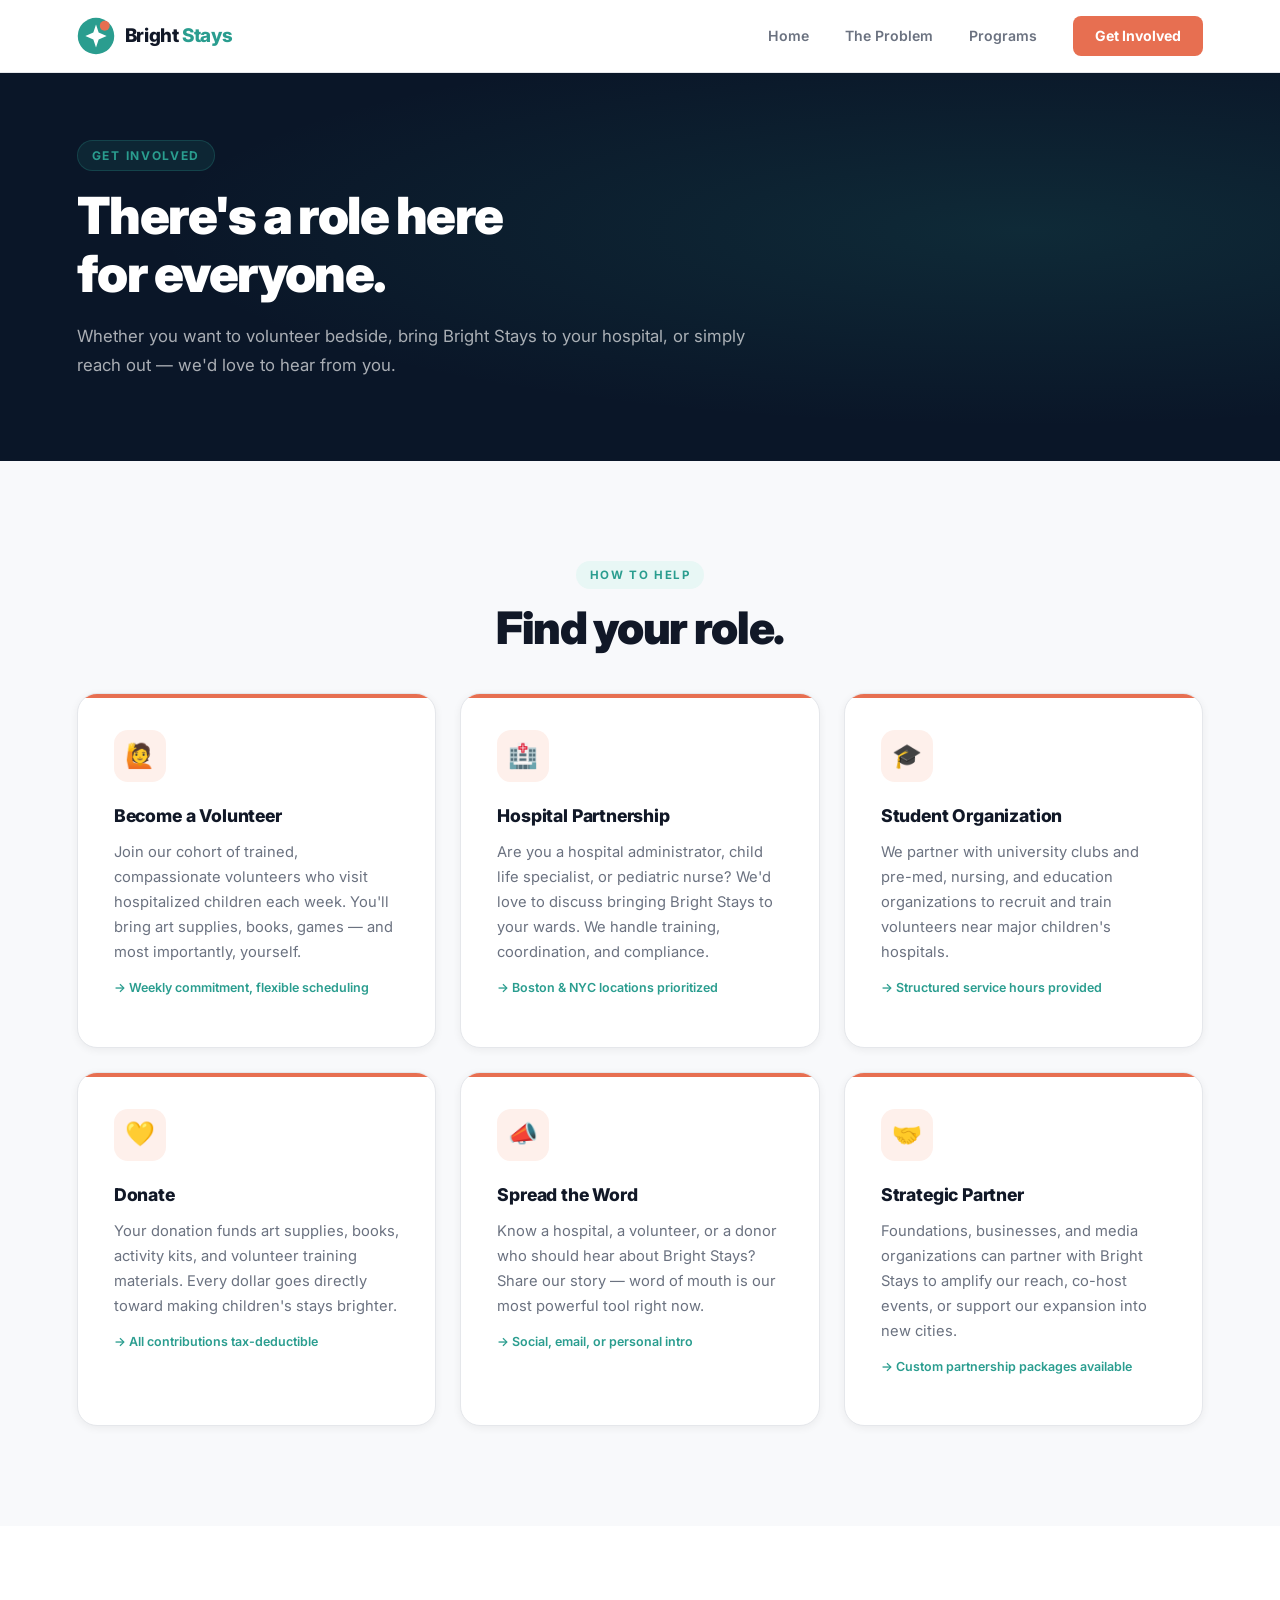
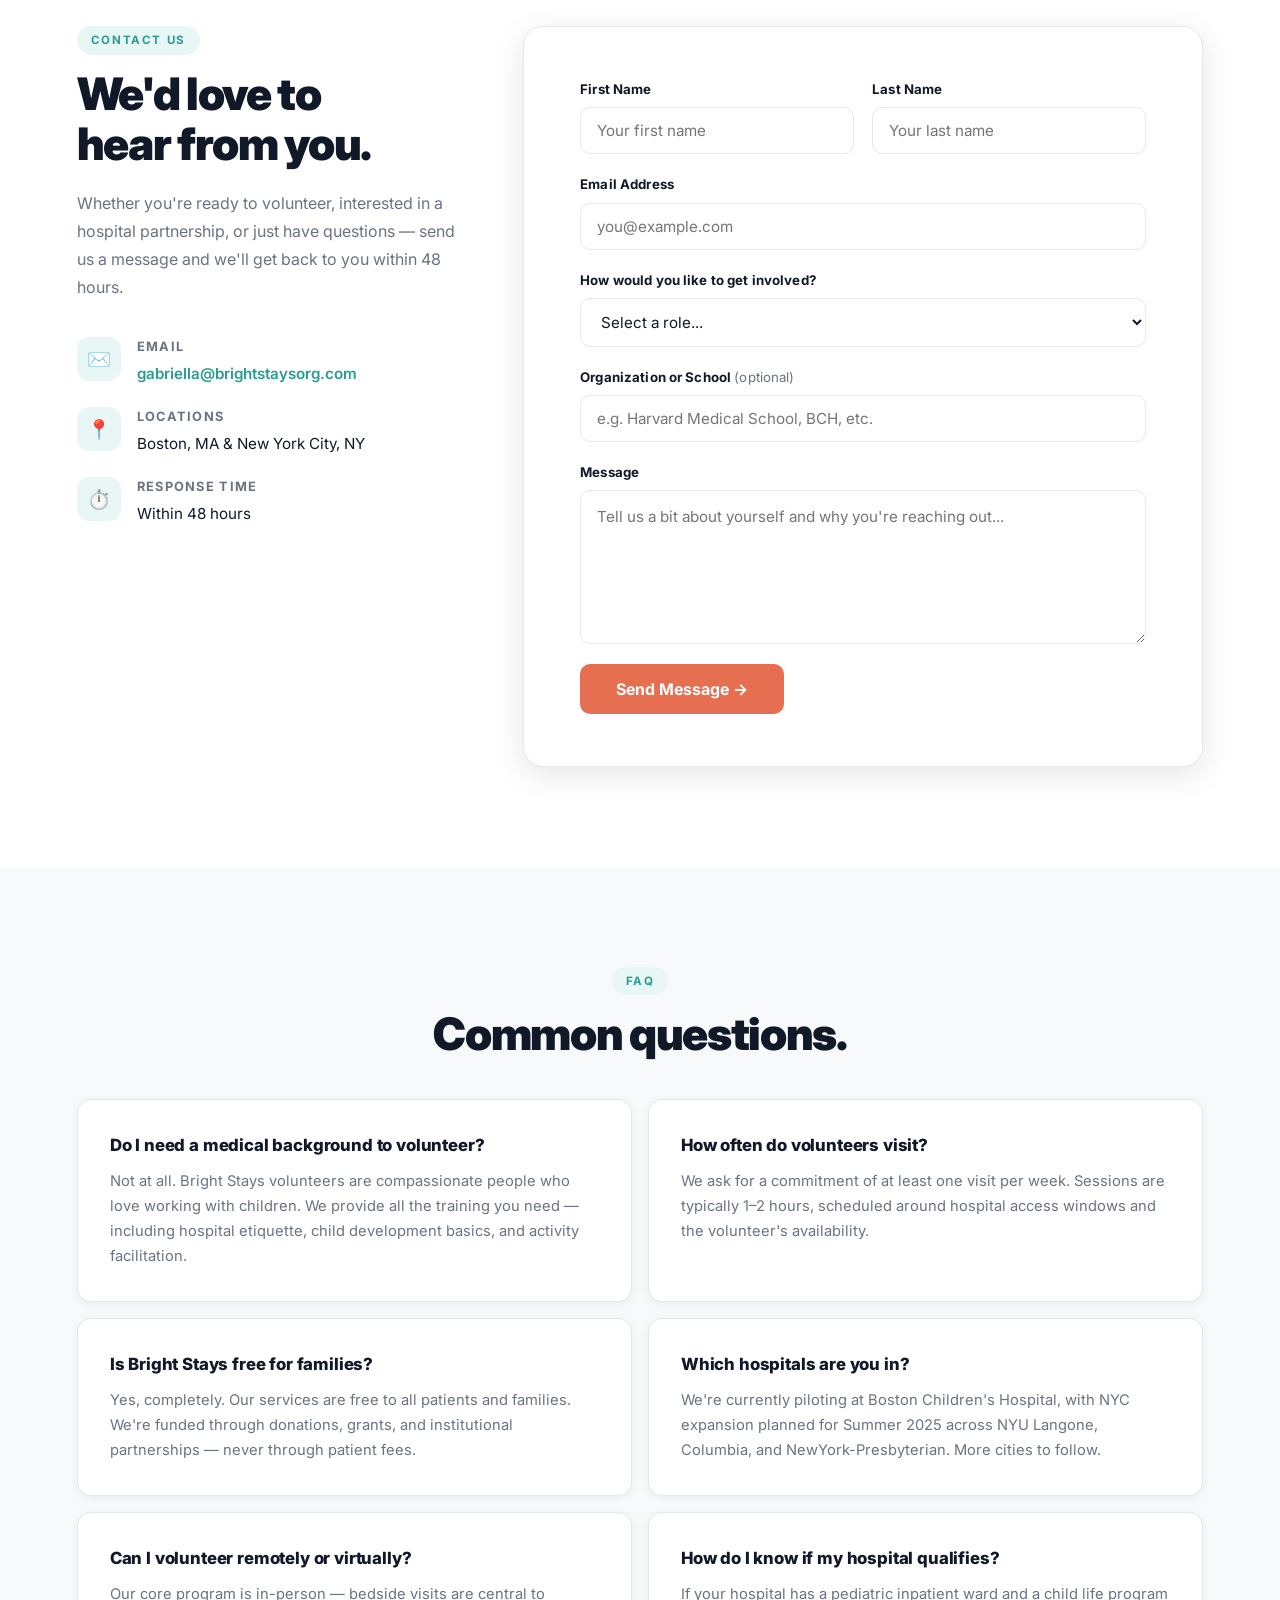
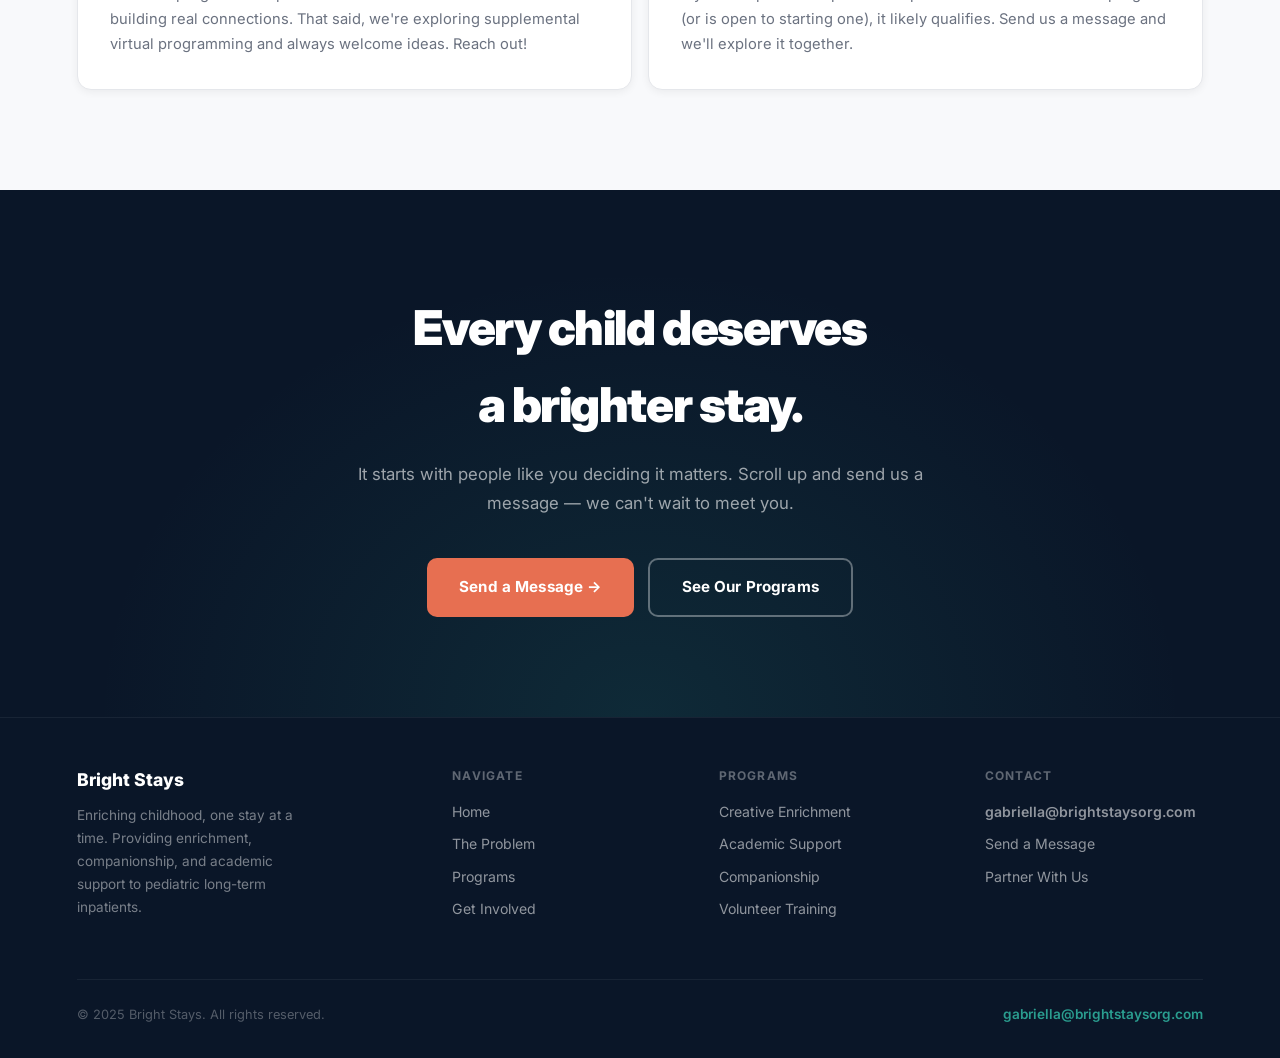
==== commit 267a49bb: "Add files via upload" ====
--- a/involved.html
+++ b/involved.html
@@ -4,14 +4,176 @@
   <meta charset="UTF-8"/>
   <meta name="viewport" content="width=device-width, initial-scale=1.0"/>
   <title>Get Involved — Bright Stays</title>
-  <link rel="stylesheet" href="style.css"/>
+  <link rel="preconnect" href="https://fonts.googleapis.com"/>
+  <link href="https://fonts.googleapis.com/css2?family=Inter:wght@400;500;600;700;800;900&display=swap" rel="stylesheet"/>
+  <style>
+*,*::before,*::after{box-sizing:border-box;margin:0;padding:0}
+:root{--navy:#0A1628;--navy-mid:#132035;--teal:#2A9D8F;--teal-dark:#1f7a6e;--teal-light:#E8F7F5;--coral:#E76F51;--coral-dark:#c95e3f;--coral-light:#FEF0EB;--dark:#111827;--gray:#6B7280;--gray-light:#F8F9FB;--border:#E5E7EB;--white:#FFFFFF;--font:'Inter',-apple-system,sans-serif;--radius:14px;--radius-lg:20px;--shadow-sm:0 2px 8px rgba(0,0,0,.06);--shadow:0 8px 32px rgba(0,0,0,.10);--shadow-lg:0 20px 60px rgba(0,0,0,.15)}
+html{scroll-behavior:smooth}
+body{font-family:var(--font);color:var(--dark);background:var(--white);line-height:1.6;-webkit-font-smoothing:antialiased}
+a{color:inherit;text-decoration:none}
+img{display:block;max-width:100%}
+nav{position:fixed;top:0;left:0;right:0;z-index:200;padding:0 6%;display:flex;align-items:center;justify-content:space-between;height:72px;background:var(--white);box-shadow:0 1px 0 var(--border)}
+.nav-logo{display:flex;align-items:center;gap:10px;font-weight:800;font-size:1.18rem;letter-spacing:-.02em}
+.nav-logo svg{width:38px;height:38px;flex-shrink:0}
+.word-bright{color:var(--dark)}
+.word-stays{color:var(--teal)}
+.nav-links{display:flex;align-items:center;gap:36px}
+.nav-links a{font-size:.88rem;font-weight:600;color:var(--gray);transition:color .2s}
+.nav-links a:hover,.nav-links a.active{color:var(--teal)}
+.nav-cta{background:var(--coral)!important;color:var(--white)!important;padding:9px 22px;border-radius:8px;font-weight:700!important}
+.nav-cta:hover{background:var(--coral-dark)!important}
+.btn{display:inline-flex;align-items:center;gap:8px;padding:15px 32px;border-radius:10px;font-weight:700;font-size:.95rem;cursor:pointer;transition:all .2s;border:none;letter-spacing:.01em;font-family:var(--font)}
+.btn-coral{background:var(--coral);color:var(--white)}
+.btn-coral:hover{background:var(--coral-dark);transform:translateY(-2px);box-shadow:0 8px 24px rgba(231,111,81,.35)}
+.btn-ghost{background:transparent;color:var(--white);border:2px solid rgba(255,255,255,.35)}
+.btn-ghost:hover{background:rgba(255,255,255,.1)}
+.btn-teal{background:var(--teal);color:var(--white)}
+.btn-teal:hover{background:var(--teal-dark);transform:translateY(-2px)}
+.btn-outline-teal{background:transparent;color:var(--teal);border:2px solid var(--teal)}
+.btn-outline-teal:hover{background:var(--teal);color:var(--white)}
+.page-hero{background:var(--navy);padding:140px 6% 80px;position:relative;overflow:hidden}
+.page-hero::after{content:'';position:absolute;inset:0;background:radial-gradient(ellipse at 80% 50%,rgba(42,157,143,.15) 0%,transparent 60%);pointer-events:none}
+.page-hero-inner{max-width:700px;position:relative;z-index:1}
+.page-eyebrow{display:inline-block;font-size:.75rem;font-weight:700;letter-spacing:.14em;text-transform:uppercase;color:var(--teal);margin-bottom:16px;padding:5px 14px;background:rgba(42,157,143,.12);border-radius:100px;border:1px solid rgba(42,157,143,.25)}
+.page-hero h1{font-size:clamp(2rem,4vw,3.2rem);font-weight:900;color:var(--white);line-height:1.12;letter-spacing:-.03em;margin-bottom:20px}
+.page-hero p{font-size:1.05rem;color:rgba(255,255,255,.65);line-height:1.75}
+.reveal{opacity:0;transform:translateY(28px);transition:opacity .7s,transform .7s}
+.reveal.visible{opacity:1;transform:none}
+.reveal-delay-1{transition-delay:.1s}
+.reveal-delay-2{transition-delay:.2s}
+.reveal-delay-3{transition-delay:.3s}
+.section{padding:100px 6%}
+.section-inner{max-width:1200px;margin:0 auto}
+.label{display:inline-block;font-size:.72rem;font-weight:700;letter-spacing:.14em;text-transform:uppercase;color:var(--teal);margin-bottom:14px;padding:5px 14px;background:var(--teal-light);border-radius:100px}
+.label-white{background:rgba(255,255,255,.12);color:rgba(255,255,255,.8)}
+h2.section-title{font-size:clamp(2rem,3.5vw,2.8rem);font-weight:900;letter-spacing:-.03em;line-height:1.12;margin-bottom:18px}
+.section-sub{font-size:1.05rem;color:var(--gray);line-height:1.75;max-width:560px}
+.text-center{text-align:center}
+.text-white{color:var(--white)}
+.mb-40{margin-bottom:40px}
+.mt-40{margin-top:40px}
+.mt-24{margin-top:24px}
+.mb-16{margin-bottom:16px}
+.mt-16{margin-top:16px}
+.flex{display:flex}
+.flex-wrap{flex-wrap:wrap}
+.gap-14{gap:14px}
+.cards-grid-4{display:grid;grid-template-columns:repeat(4,1fr);gap:20px}
+.cards-grid-3{display:grid;grid-template-columns:repeat(3,1fr);gap:24px}
+.cards-grid-2{display:grid;grid-template-columns:repeat(2,1fr);gap:24px}
+@media(max-width:1000px){.cards-grid-4{grid-template-columns:repeat(2,1fr)}}
+@media(max-width:900px){.cards-grid-3{grid-template-columns:1fr}.split{grid-template-columns:1fr!important;gap:48px!important}}
+@media(max-width:700px){.cards-grid-4,.cards-grid-2{grid-template-columns:1fr}}
+.card{background:var(--white);border:1px solid var(--border);border-radius:var(--radius);padding:32px;box-shadow:var(--shadow-sm);transition:transform .25s,box-shadow .25s}
+.card:hover{transform:translateY(-6px);box-shadow:var(--shadow)}
+.card-accent-top{border-top:3px solid var(--teal)}
+.card-accent-coral{border-top:3px solid var(--coral)}
+.card-icon{font-size:2.2rem;margin-bottom:18px;display:block}
+.card h3{font-size:1.05rem;font-weight:800;color:var(--dark);margin-bottom:10px;letter-spacing:-.01em}
+.card p{font-size:.92rem;color:var(--gray);line-height:1.7}
+.card-dark{background:var(--navy-mid);border:1px solid rgba(255,255,255,.06);border-radius:var(--radius);padding:32px;transition:transform .25s,box-shadow .25s,border-color .25s}
+.card-dark:hover{transform:translateY(-6px);box-shadow:0 20px 48px rgba(0,0,0,.3);border-color:rgba(42,157,143,.3)}
+.card-dark h3{font-size:1.05rem;font-weight:800;color:var(--white);margin-bottom:10px}
+.card-dark p{font-size:.9rem;color:rgba(255,255,255,.55);line-height:1.7}
+.card-dark .card-icon-dark{width:48px;height:48px;border-radius:12px;background:rgba(42,157,143,.15);border:1px solid rgba(42,157,143,.25);display:flex;align-items:center;justify-content:center;font-size:1.4rem;margin-bottom:20px}
+.split{display:grid;grid-template-columns:1fr 1fr;gap:80px;align-items:center}
+.toll-card{background:var(--white);border:1px solid var(--border);border-radius:var(--radius);padding:24px;display:flex;gap:18px;align-items:flex-start;box-shadow:var(--shadow-sm);transition:transform .2s,box-shadow .2s}
+.toll-card:hover{transform:translateY(-3px);box-shadow:var(--shadow)}
+.toll-icon{width:44px;height:44px;border-radius:10px;flex-shrink:0;background:var(--coral-light);display:flex;align-items:center;justify-content:center;font-size:1.2rem}
+.toll-body h4{font-size:.95rem;font-weight:700;color:var(--dark);margin-bottom:4px}
+.toll-body p{font-size:.88rem;color:var(--gray);line-height:1.6}
+.diff-row{display:grid;grid-template-columns:1fr 1fr;gap:20px}
+@media(max-width:700px){.diff-row{grid-template-columns:1fr}}
+.diff-col{border-radius:var(--radius);padding:28px}
+.diff-col.exists{background:var(--gray-light);border:1px solid var(--border)}
+.diff-col.ours{background:var(--teal-light);border:1px solid rgba(42,157,143,.2)}
+.diff-col h4{font-size:.82rem;font-weight:700;letter-spacing:.08em;text-transform:uppercase;margin-bottom:16px}
+.diff-col.exists h4{color:var(--gray)}
+.diff-col.ours h4{color:var(--teal)}
+.diff-item{display:flex;gap:10px;font-size:.9rem;line-height:1.55;margin-bottom:10px}
+.diff-item .x{color:#D1D5DB;font-weight:700;flex-shrink:0}
+.diff-item .check{color:var(--teal);font-weight:700;flex-shrink:0}
+.diff-item .text{color:var(--gray)}
+.diff-col.ours .diff-item .text{color:var(--dark)}
+.prog-card{background:var(--white);border-radius:var(--radius-lg);overflow:hidden;box-shadow:var(--shadow);border:1px solid var(--border);transition:transform .25s,box-shadow .25s}
+.prog-card:hover{transform:translateY(-8px);box-shadow:var(--shadow-lg)}
+.prog-card-head{padding:36px 36px 28px;position:relative;overflow:hidden}
+.prog-card-head::before{content:'';position:absolute;width:120px;height:120px;border-radius:50%;background:rgba(255,255,255,.08);top:-30px;right:-30px}
+.prog-card-head .prog-num{font-size:.72rem;font-weight:700;letter-spacing:.12em;text-transform:uppercase;color:rgba(255,255,255,.6);margin-bottom:12px}
+.prog-card-head .prog-icon-lg{font-size:2.4rem;margin-bottom:12px;display:block}
+.prog-card-head h3{font-size:1.25rem;font-weight:800;color:var(--white);letter-spacing:-.02em}
+.prog-card-body{padding:28px 36px 36px}
+.prog-card-body p{font-size:.95rem;color:var(--gray);line-height:1.75;margin-bottom:20px}
+.prog-details{list-style:none;display:flex;flex-direction:column;gap:10px}
+.prog-details li{font-size:.88rem;color:var(--gray);padding-left:18px;position:relative;line-height:1.5}
+.prog-details li::before{content:'→';position:absolute;left:0;color:var(--teal);font-weight:700}
+.steps{display:flex;flex-direction:column;gap:0;position:relative}
+.steps::before{content:'';position:absolute;left:24px;top:24px;bottom:24px;width:2px;background:linear-gradient(to bottom,var(--teal),rgba(42,157,143,.1))}
+.step-item{display:flex;gap:24px;align-items:flex-start;padding-bottom:40px;position:relative}
+.step-item:last-child{padding-bottom:0}
+.step-num{width:48px;height:48px;border-radius:50%;flex-shrink:0;background:var(--teal);color:var(--white);font-weight:900;font-size:1rem;display:flex;align-items:center;justify-content:center;box-shadow:0 0 0 4px var(--white),0 0 0 6px rgba(42,157,143,.2);position:relative;z-index:1}
+.step-content h4{font-size:1rem;font-weight:800;color:var(--dark);margin-bottom:6px;padding-top:10px}
+.step-content p{font-size:.9rem;color:var(--gray);line-height:1.65}
+.roadmap{display:grid;grid-template-columns:repeat(3,1fr);gap:24px}
+@media(max-width:800px){.roadmap{grid-template-columns:1fr}}
+.roadmap-card{background:var(--navy-mid);border:1px solid rgba(255,255,255,.06);border-radius:var(--radius);padding:28px}
+.roadmap-phase{font-size:.7rem;font-weight:800;letter-spacing:.14em;text-transform:uppercase;color:var(--teal);margin-bottom:6px}
+.roadmap-time{font-size:.82rem;color:var(--coral);font-weight:600;margin-bottom:16px}
+.roadmap-card h4{font-size:1rem;font-weight:800;color:var(--white);margin-bottom:16px}
+.roadmap-item{display:flex;gap:10px;font-size:.88rem;color:rgba(255,255,255,.55);line-height:1.5;margin-bottom:8px;align-items:flex-start}
+.roadmap-item.done{color:rgba(255,255,255,.8)}
+.roadmap-item .dot{flex-shrink:0;margin-top:5px;width:6px;height:6px;border-radius:50%;background:rgba(255,255,255,.2)}
+.roadmap-item.done .dot{background:var(--teal)}
+.roadmap-item.active .dot{background:var(--coral)}
+.involve-card{background:var(--white);border:1px solid var(--border);border-radius:var(--radius-lg);padding:36px;box-shadow:var(--shadow-sm);position:relative;overflow:hidden;transition:transform .25s,box-shadow .25s}
+.involve-card::before{content:'';position:absolute;top:0;left:0;right:0;height:4px;background:var(--coral)}
+.involve-card:hover{transform:translateY(-6px);box-shadow:var(--shadow)}
+.involve-card .involve-icon{width:52px;height:52px;border-radius:14px;background:var(--coral-light);display:flex;align-items:center;justify-content:center;font-size:1.5rem;margin-bottom:20px}
+.involve-card h3{font-size:1.1rem;font-weight:800;color:var(--dark);margin-bottom:10px;letter-spacing:-.01em}
+.involve-card p{font-size:.92rem;color:var(--gray);line-height:1.7;margin-bottom:12px}
+.involve-card .tag{font-size:.78rem;font-weight:600;color:var(--teal)}
+.form-wrap{background:var(--white);border-radius:var(--radius-lg);border:1px solid var(--border);box-shadow:var(--shadow);padding:52px 56px}
+.form-row{display:grid;grid-template-columns:1fr 1fr;gap:18px}
+.form-group{display:flex;flex-direction:column;gap:7px;margin-bottom:20px}
+.form-group label{font-size:.83rem;font-weight:700;color:var(--dark);letter-spacing:.01em}
+.form-group input,.form-group select,.form-group textarea{padding:13px 16px;border:1.5px solid var(--border);border-radius:10px;font-size:.95rem;font-family:var(--font);color:var(--dark);outline:none;transition:border-color .2s,box-shadow .2s;background:var(--white)}
+.form-group input:focus,.form-group select:focus,.form-group textarea:focus{border-color:var(--teal);box-shadow:0 0 0 3px rgba(42,157,143,.12)}
+.form-group textarea{resize:vertical;line-height:1.65}
+.form-submit{background:var(--coral);color:var(--white);padding:15px 36px;border-radius:10px;border:none;font-size:1rem;font-weight:700;font-family:var(--font);cursor:pointer;transition:background .2s,transform .15s,box-shadow .2s}
+.form-submit:hover{background:var(--coral-dark);transform:translateY(-2px);box-shadow:0 8px 24px rgba(231,111,81,.35)}
+.callout{background:linear-gradient(135deg,var(--navy) 0%,#132035 100%);border:1px solid rgba(42,157,143,.2);border-radius:var(--radius-lg);padding:36px 40px;position:relative;overflow:hidden}
+.callout::before{content:'';position:absolute;width:200px;height:200px;border-radius:50%;background:radial-gradient(circle,rgba(42,157,143,.15) 0%,transparent 70%);top:-60px;right:-60px}
+.callout h4{font-size:1rem;font-weight:800;color:var(--white);margin-bottom:10px}
+.callout p{font-size:.92rem;color:rgba(255,255,255,.6);line-height:1.7}
+.cta-section{background:var(--navy);padding:100px 6%;text-align:center;position:relative;overflow:hidden}
+.cta-section::before{content:'';position:absolute;inset:0;background:radial-gradient(ellipse at 50% 100%,rgba(42,157,143,.15) 0%,transparent 60%)}
+.cta-inner{position:relative;z-index:1;max-width:640px;margin:0 auto}
+.cta-section h2{font-size:clamp(2rem,4vw,3rem);font-weight:900;color:var(--white);letter-spacing:-.03em;margin-bottom:16px}
+.cta-section p{font-size:1.05rem;color:rgba(255,255,255,.6);line-height:1.75;margin-bottom:40px}
+footer{background:var(--navy);border-top:1px solid rgba(255,255,255,.06);padding:48px 6% 32px}
+.footer-top{display:grid;grid-template-columns:1.5fr 1fr 1fr 1fr;gap:48px;margin-bottom:48px}
+@media(max-width:900px){.footer-top{grid-template-columns:1fr 1fr;gap:32px}}
+.footer-brand h3{font-size:1.1rem;font-weight:800;color:var(--white);margin-bottom:10px}
+.footer-brand p{font-size:.85rem;color:rgba(255,255,255,.45);line-height:1.7;max-width:240px}
+.footer-col h4{font-size:.75rem;font-weight:700;letter-spacing:.1em;text-transform:uppercase;color:rgba(255,255,255,.35);margin-bottom:16px}
+.footer-col a{display:block;font-size:.88rem;color:rgba(255,255,255,.55);margin-bottom:10px;transition:color .2s}
+.footer-col a:hover{color:var(--white)}
+.footer-bottom{border-top:1px solid rgba(255,255,255,.06);padding-top:24px;display:flex;justify-content:space-between;align-items:center;flex-wrap:wrap;gap:12px}
+.footer-copy{font-size:.8rem;color:rgba(255,255,255,.3)}
+.footer-email{font-size:.85rem;color:var(--teal);font-weight:600}
+.footer-email:hover{color:#7DD8D1}
+::-webkit-scrollbar{width:6px}
+::-webkit-scrollbar-track{background:var(--navy)}
+::-webkit-scrollbar-thumb{background:var(--teal);border-radius:3px}
+  </style>
 </head>
 <body>
 
 <!-- ── Navigation ──────────────────────────────────────────────── -->
 <nav class="white" id="nav">
   <a href="index.html" class="nav-logo">
-    <svg class="logo-mark" viewBox="0 0 100 100" xmlns="http://www.w3.org/2000/svg">
+    <svg width="38" height="38" viewBox="0 0 100 100" xmlns="http://www.w3.org/2000/svg">
       <circle cx="50" cy="50" r="48" fill="#2A9D8F"/>
       <path d="M50,20 L57,41 L78,50 L57,59 L50,80 L43,59 L22,50 L43,41 Z" fill="white"/>
       <circle cx="73" cy="23" r="13" fill="#E76F51"/>
@@ -257,10 +419,8 @@
 </footer>
 
 <script>
-  const observer = new IntersectionObserver((entries) => {
-    entries.forEach(e => { if (e.isIntersecting) e.target.classList.add('visible'); });
-  }, { threshold: 0.12 });
-  document.querySelectorAll('.reveal').forEach(el => observer.observe(el));
+const obs=new IntersectionObserver(entries=>entries.forEach(e=>{if(e.isIntersecting)e.target.classList.add('visible')}),{threshold:.12});
+document.querySelectorAll('.reveal').forEach(el=>obs.observe(el));
 </script>
 </body>
 </html>
